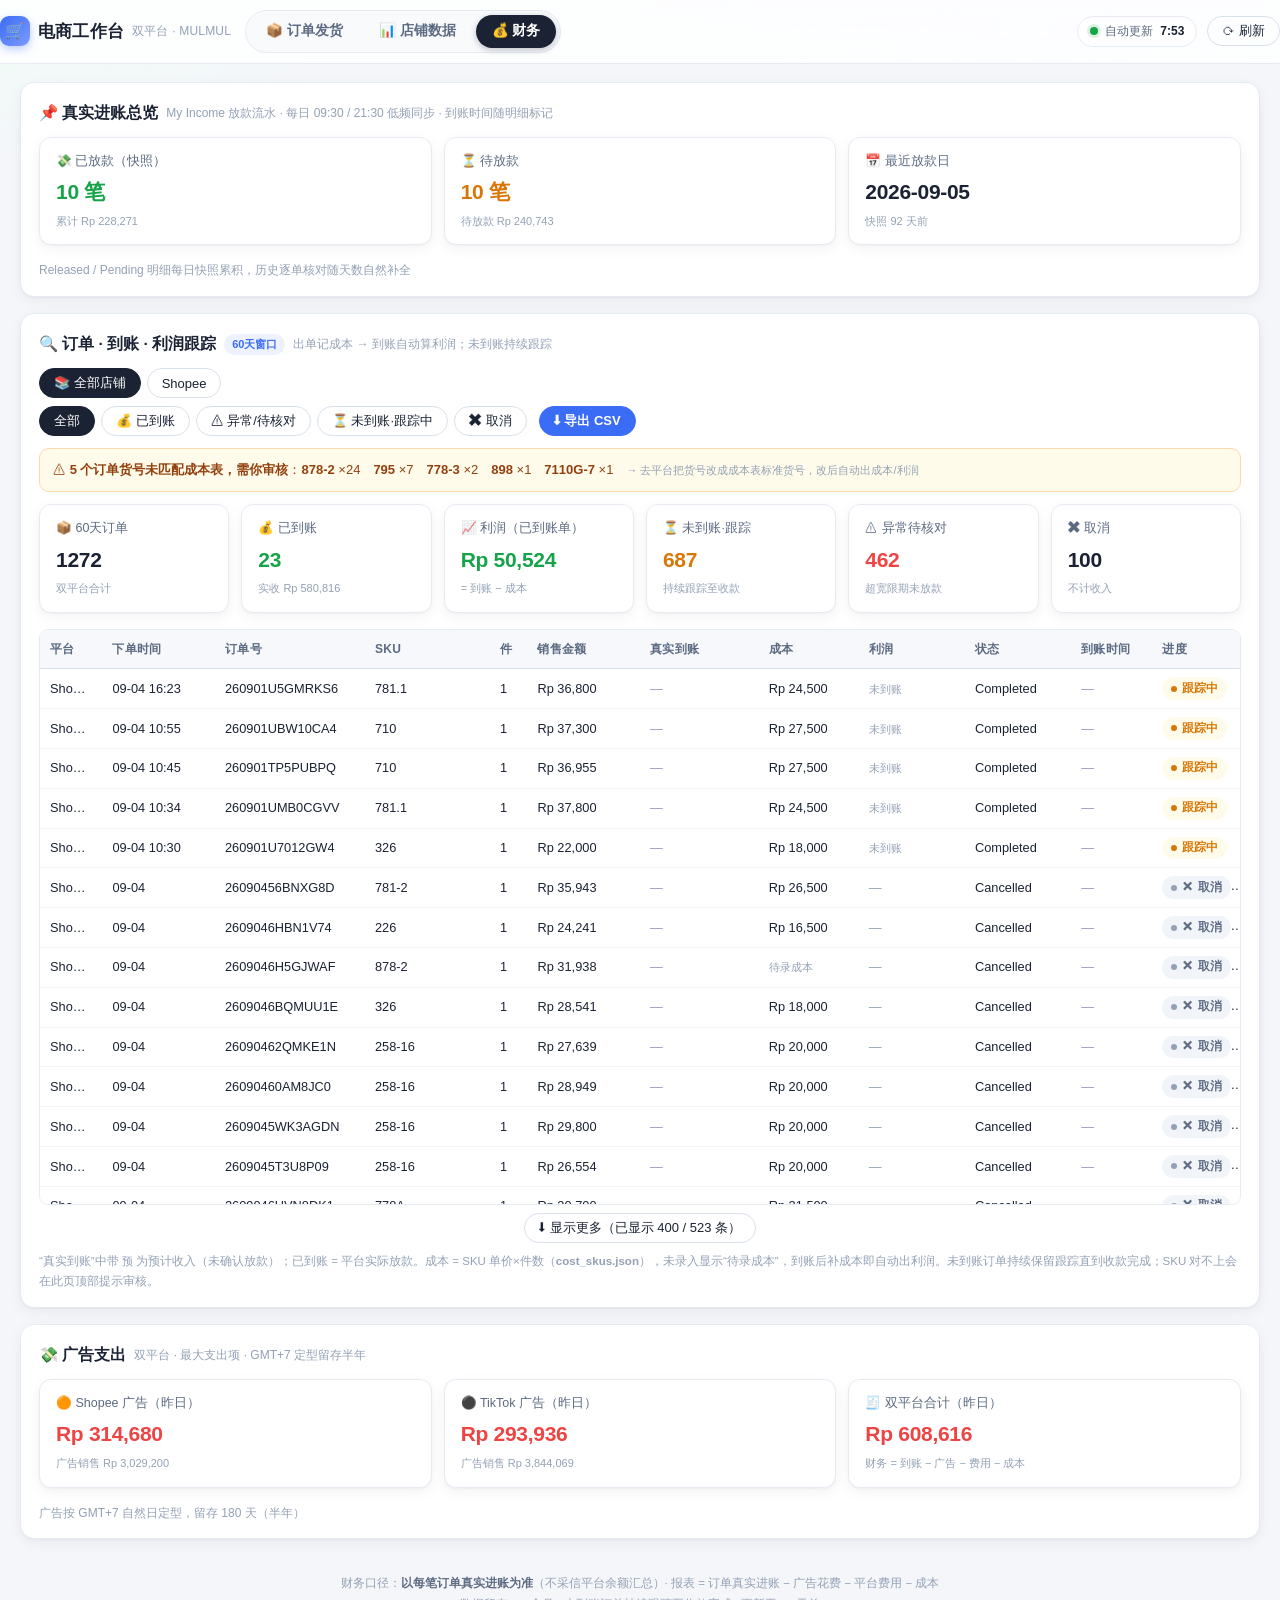
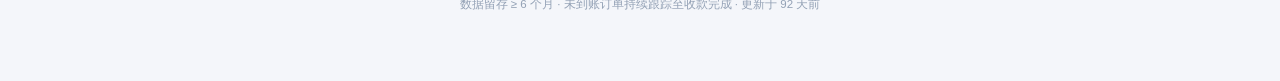
==== finance.html @ 33c8fbea "auto update finance.html 2026/9/5 04:14:08" ====
<!DOCTYPE html>
<html lang="zh-CN">
<head>
<meta charset="utf-8">
<meta name="viewport" content="width=device-width, initial-scale=1">
<meta name="theme-color" content="#3b6cf6">
<title>财务 · 电商工作台</title>
<link rel="icon" href="data:image/svg+xml,<svg xmlns='http://www.w3.org/2000/svg' viewBox='0 0 100 100'><text y='.9em' font-size='90'>💰</text></svg>">
<link rel="stylesheet" href="assets/style.css">
<style>
  .tblwrap table { min-width: 1120px; }
</style>
</head>
<body>
<header class="topbar"><div class="topbar-in">
  <div class="brand"><span class="logo">🛒</span>电商工作台 <small>双平台 · MULMUL</small></div>
  <nav class="areanav">
    <a class="an" href="index.html">📦 订单发货</a>
    <a class="an" href="store.html">📊 店铺数据</a>
    <a class="an on" href="finance.html">💰 财务</a>
  </nav>
  <div class="top-right">
    <span class="sync-pill" id="syncPill" title="数据每 15 分钟自动同步推送"></span>
    <button class="btn ghost" onclick="refreshNow()" title="立即刷新页面数据">⟳ 刷新</button>
  </div>
</div></header>

<div class="wrap">
  <div class="panel">
    <h2>📌 真实进账总览 <span class="tag">My Income 放款流水 · 每日 09:30 / 21:30 低频同步 · 到账时间随明细标记</span></h2>
    <div id="incomeOverview"></div>
  </div>

  <div class="panel">
    <h2>🔍 订单 · 到账 · 利润跟踪 <span class="badge-new">60天窗口</span><span class="tag">出单记成本 → 到账自动算利润；未到账持续跟踪</span></h2>
    <div class="plat-btns" id="checkPlat" style="margin-bottom:8px"><button class="btn on" data-plat="all">📚 全部店铺</button></div>
    <div class="rg-head">
      <div class="rg-presets" id="checkFilt">
        <button class="btn on" data-c="all">全部</button>
        <button class="btn" data-c="ok">💰 已到账</button>
        <button class="btn" data-c="abnormal">⚠ 异常/待核对</button>
        <button class="btn" data-c="pending">⏳ 未到账·跟踪中</button>
        <button class="btn" data-c="cancelled">✖ 取消</button>
      </div>
      <button class="btn primary" id="exportBtn" title="导出当前筛选的订单明细为 CSV（Excel 可直接打开）">⬇ 导出 CSV</button>
    </div>
    <div id="checkBox"></div>
    <div class="upd-foot">“真实到账”中带 <span class="aux">预</span> 为预计收入（未确认放款）；已到账 = 平台实际放款。成本 = SKU 单价×件数（<b>cost_skus.json</b>），未录入显示“待录成本”，到账后补成本即自动出利润。未到账订单持续保留跟踪直到收款完成；SKU 对不上会在此页顶部提示审核。</div>
  </div>

  <div class="panel">
    <h2>💸 广告支出 <span class="tag">双平台 · 最大支出项 · GMT+7 定型留存半年</span></h2>
    <div id="adsVsIncome"></div>
  </div>

  <div class="footer">
    财务口径：<b>以每笔订单真实进账为准</b>（不采信平台余额汇总）· 报表 = 订单真实进账 − 广告花费 − 平台费用 − 成本<br>
    数据留存 ≥ 6 个月 · 未到账订单持续跟踪至收款完成 · 更新于 <span id="footTime">—</span>
  </div>
</div>

<script src="assets/app.js"></script>
<script>
var CHECK_LABEL = { ok: ['ok','已到账'], pending: ['pend','跟踪中'], abnormal: ['bad','⚠ 异常'], cancelled: ['dim','✕ 取消'] };
var ledger = null, cPlat = 'all', cFilt = 'all';

function renderIncome(inc) {
  var box = document.getElementById('incomeOverview');
  if (inc && inc.released && inc.released.length) {
    var totR = inc.released.reduce(function (s, r) { return s + (r.amt || 0); }, 0);
    var totP = (inc.pending || []).reduce(function (s, r) { return s + (r.amt || 0); }, 0);
    var days = inc.released.map(function (r) { return r.date; }).filter(Boolean).sort();
    box.innerHTML = '<div class="cards">' +
      '<div class="card"><div class="k">💸 已放款（快照）</div><div class="v green">' + inc.released.length + ' 笔</div><div class="m">累计 ' + fmtRp(totR) + '</div></div>' +
      '<div class="card"><div class="k">⏳ 待放款</div><div class="v amber">' + inc.pending.length + ' 笔</div><div class="m">待放款 ' + fmtRp(totP) + '</div></div>' +
      '<div class="card"><div class="k">📅 最近放款日</div><div class="v">' + (days.pop() || '—') + '</div><div class="m">快照 ' + relTime(inc.generatedAt) + '</div></div>' +
      '</div><div class="upd">Released / Pending 明细每日快照累积，历史逐单核对随天数自然补全</div>';
  } else box.innerHTML = '<div class="empty"><span class="big">📭</span>暂无 My Income 快照<br><span class="aux">每日 09:30 / 21:30 同步后自动积累</span></div>';
}

function renderCheck() {
  var box = document.getElementById('checkBox');
  if (!ledger || !ledger.summary) { box.innerHTML = '<div class="empty"><span class="big">📊</span>暂无核对数据</div>'; return; }
  // 动态店铺按钮：按数据里实际出现的店铺(平台)生成(以后加店自动多一个选项)
  var platEl = document.getElementById('checkPlat');
  var plats = [];
  var seenP = {};
  [].concat(ledger.released || [], ledger.pending || [], ledger.cancelled || [], ledger.abnormal || []).forEach(function (o) { if (o.platform && !seenP[o.platform]) { seenP[o.platform] = 1; plats.push(o.platform); } });
  if (plats.length) {
    var cur = platEl.querySelector('.btn.on');
    var curPlat = cur ? cur.getAttribute('data-plat') : 'all';
    platEl.innerHTML = '<button class="btn ' + (cPlat === 'all' ? 'on' : '') + '" data-plat="all">📚 全部店铺</button>' +
      plats.map(function (p) { return '<button class="btn ' + (cPlat === p ? 'on' : '') + '" data-plat="' + p + '">' + p + '</button>'; }).join('');
  }
  var s = ledger.summary;
  var sumHtml = '';
  if (s.pendingAuditSkus && s.pendingAuditSkus.length) {
    sumHtml += '<div class="auditbar">⚠ <b>' + s.pendingAuditSkus.length + ' 个订单货号未匹配成本表，需你审核</b>：' +
      s.pendingAuditSkus.map(function (a) { return '<b>' + esc(a.sku) + '</b> ×' + a.orders; }).join('　') +
      '　<span class="aux">→ 去平台把货号改成成本表标准货号，改后自动出成本/利润</span></div>';
  }
  var totProfit = (s.profit ? s.profit.shopee : 0) + (s.profit ? s.profit.tk : 0);
  var totReal = (s.realIncome ? s.realIncome.shopee : 0) + (s.realIncome ? s.realIncome.tk : 0);
  sumHtml += '<div class="cards">' +
    '<div class="card"><div class="k">📦 60天订单</div><div class="v">' + s.totalOrders + '</div><div class="m">双平台合计</div></div>' +
    '<div class="card"><div class="k">💰 已到账</div><div class="v green">' + s.counts.ok + '</div><div class="m">实收 ' + fmtRp(totReal) + '</div></div>' +
    '<div class="card"><div class="k">📈 利润（已到账单）</div><div class="v ' + (totProfit >= 0 ? 'green' : 'red') + '">' + fmtRp(totProfit) + '</div><div class="m">= 到账 − 成本</div></div>' +
    '<div class="card"><div class="k">⏳ 未到账·跟踪</div><div class="v amber">' + s.counts.pending + '</div><div class="m">持续跟踪至收款</div></div>' +
    '<div class="card"><div class="k">⚠ 异常待核对</div><div class="v red">' + s.counts.abnormal + '</div><div class="m">超宽限期未放款</div></div>' +
    '<div class="card"><div class="k">✖ 取消</div><div class="v dim">' + s.counts.cancelled + '</div><div class="m">不计收入</div></div>' +
    '</div>';
  var all = (ledger.released || []).concat(ledger.pending || [], ledger.abnormal || [], ledger.cancelled || []);
  var seen = {};
  all = all.filter(function (o) { if (seen[o.sn]) return false; seen[o.sn] = 1; return true; });
  if (cPlat !== 'all') all = all.filter(function (o) { return o.platform === cPlat; });
  if (cFilt !== 'all') all = all.filter(function (o) { return o.check === cFilt; });
  all.sort(function (a, b) { return String(b.date).localeCompare(String(a.date)); });
  var __rowsHtml = all.map(function (o) {
    var st = CHECK_LABEL[o.check] || ['dim', o.check];
    var amtTxt;
    if (o.check === 'ok' && o.payAmt != null) amtTxt = '<span class="amt-main">' + fmtRp(o.payAmt) + '</span>';
    else if (o.check === 'pending' && o.estIncome != null) amtTxt = '<span class="aux">预</span> ' + fmtRp(o.estIncome);
    else amtTxt = '<span class="dim">—</span>';
    var costTxt = o.cost != null ? fmtRp(o.cost) : '<span class="aux">待录成本</span>';
    var profitTxt;
    if (o.check === 'ok') profitTxt = o.profit != null ? '<span class="' + (o.profit >= 0 ? 'ok' : 'bad') + '">' + fmtRp(o.profit) + '</span>' : '<span class="aux">待补</span>';
    else if (o.check === 'cancelled') profitTxt = '<span class="dim">—</span>';
    else profitTxt = '<span class="aux">未到账</span>';
    // 下单时间：优先完整时间(月-日 时:分)，老数据只有日则原样
    var dateTxt = esc(String(o.date || ''));
    if (/^\d{4}-\d{2}-\d{2} \d{2}:\d{2}/.test(dateTxt)) dateTxt = dateTxt.slice(5, 16); else if (/^\d{4}-\d{2}-\d{2}/.test(dateTxt)) dateTxt = dateTxt.slice(5);
    var payTxt = o.payDate ? '<span class="ok">' + esc(String(o.payDate).slice(5)) + '</span>' : '<span class="dim">—</span>';
    return '<tr><td>' + o.platform + '</td><td title="' + esc(o.date || '') + '">' + dateTxt + '</td><td title="' + esc(o.sn) + '">' + esc(o.sn) + '</td><td title="' + esc(o.sku || '') + '">' + esc(o.sku || '') + '</td><td>' + (o.qty || '') + '</td><td>' + fmtRp(o.amount) + '</td><td>' + amtTxt + '</td><td>' + costTxt + '</td><td>' + profitTxt + '</td><td>' + esc(o.status || '') + '</td><td>' + payTxt + '</td><td><span class="pill ' + st[0] + '"><span class="d"></span>' + st[1] + '</span></td></tr>';
  }).join('');
  window.__csvRows = all.map(function (o) { return [o.platform, o.date, o.sn, o.sku, o.qty, o.amount, o.check === 'ok' && o.payAmt != null ? o.payAmt : '', o.cost != null ? o.cost : '', o.profit != null ? o.profit : '', o.status, o.payDate || '', CHECK_LABEL[o.check] ? CHECK_LABEL[o.check][1] : o.check]; });
  window.__allRows = __rowsHtml; // 用于分页加载
  if (!all.length) { box.innerHTML = sumHtml + '<div class="empty"><span class="big">🔍</span>无匹配订单</div>'; window.__finShown = 0; return; }
  var PAGE = 400;
  var show = Math.min(PAGE, all.length);
  box.innerHTML = sumHtml +
    '<div class="tblwrap"><table><thead><tr>' +
    '<th style="width:5%">平台</th><th style="width:9%">下单时间</th><th style="width:12%">订单号</th><th style="width:10%">SKU</th><th style="width:3%">件</th>' +
    '<th style="width:9%">销售金额</th><th style="width:9.5%">真实到账</th><th style="width:8%">成本</th><th style="width:8.5%">利润</th><th style="width:8.5%">状态</th><th style="width:6.5%">到账时间</th><th style="width:7%">进度</th>' +
    '</tr></thead><tbody>' + (__rowsHtml.split('</tr>').slice(0, show).join('</tr>')) + '</tbody></table></div>' +
    (all.length > PAGE ? '<div style="text-align:center;margin-top:8px"><button class="btn" onclick="finMore()" id="finMoreBtn">⬇ 显示更多（已显示 ' + show + ' / ' + all.length + ' 条）</button></div>' : '');
  window.__finShown = show;
}
window.__finShown = 0;
function finMore() {
  var total = window.__allRows ? window.__allRows.split('</tr>').length - 1 : 0;
  var more = Math.min(400, total - (window.__finShown || 0));
  if (more <= 0) return;
  var add = window.__allRows.split('</tr>').slice(window.__finShown, window.__finShown + more).join('</tr>');
  var tb = document.querySelector('#checkBox .tblwrap tbody');
  if (tb) tb.insertAdjacentHTML('beforeend', add);
  window.__finShown += more;
  var btn = document.getElementById('finMoreBtn');
  if (btn) {
    if (window.__finShown >= total) btn.remove();
    else btn.textContent = '⬇ 显示更多（已显示 ' + window.__finShown + ' / ' + total + ' 条）';
  }
}

function renderAds(adsSp, adsTk) {
  var box = document.getElementById('adsVsIncome');
  function yd(src, costKey, salesKey) {
    if (!src || !src.periods || !src.periods.yesterday) return null;
    var d = src.periods.yesterday;
    return { cost: d[costKey] || 0, sales: d[salesKey] || 0 };
  }
  var sp = yd(adsSp, 'expense', 'sales'), tk = yd(adsTk, 'cost', 'grossRevenue');
  var tot = (sp ? sp.cost : 0) + (tk ? tk.cost : 0);
  box.innerHTML = '<div class="cards">' +
    '<div class="card"><div class="k">🟠 Shopee 广告（昨日）</div><div class="v red">' + (sp ? fmtRp(sp.cost) : '—') + '</div><div class="m">广告销售 ' + (sp ? fmtRp(sp.sales) : '—') + '</div></div>' +
    '<div class="card"><div class="k">⚫ TikTok 广告（昨日）</div><div class="v red">' + (tk ? fmtRp(tk.cost) : '—') + '</div><div class="m">广告销售 ' + (tk ? fmtRp(tk.sales) : '—') + '</div></div>' +
    '<div class="card"><div class="k">🧾 双平台合计（昨日）</div><div class="v red">' + fmtRp(tot) + '</div><div class="m">财务 = 到账 − 广告 − 费用 − 成本</div></div>' +
    '</div><div class="upd">广告按 GMT+7 自然日定型，留存 180 天（半年）</div>';
}

function loadAll() {
  fetch('finance_shopee.json?t=' + Date.now()).then(function (r) { return r.json(); }).then(renderIncome).catch(function () { document.getElementById('incomeOverview').innerHTML = '<div class="empty">加载失败，稍后自动重试</div>'; });
  fetch('finance_orders.json?t=' + Date.now()).then(function (r) { return r.json(); }).then(function (a) {
    ledger = a; renderCheck();
    document.getElementById('footTime').textContent = relTime(a.summary.generatedAt);
    return Promise.all([
      fetch('ads_summary.json?t=' + Date.now()).then(function (r) { return r.json(); }).catch(function () { return null; }),
      fetch('ads_tk_summary.json?t=' + Date.now()).then(function (r) { return r.json(); }).catch(function () { return null; })
    ]).then(function (arr) { renderAds(arr[0], arr[1]); });
  }).catch(function () { document.getElementById('checkBox').innerHTML = '<div class="empty">核对数据加载失败</div>'; });
}
document.getElementById('checkPlat').addEventListener('click', function (e) {
  var b = e.target.closest('button'); if (!b) return;
  cPlat = b.getAttribute('data-plat');
  document.querySelectorAll('#checkPlat .btn').forEach(function (x) { x.classList.toggle('on', x === b); });
  renderCheck();
});
document.getElementById('checkFilt').addEventListener('click', function (e) {
  var b = e.target.closest('button'); if (!b) return;
  document.querySelectorAll('#checkFilt .btn').forEach(function (x) { x.classList.remove('on'); });
  b.classList.add('on'); cFilt = b.getAttribute('data-c'); renderCheck();
});
document.getElementById('exportBtn').addEventListener('click', function () {
  if (!window.__csvRows || !window.__csvRows.length) return;
  exportCSV('财务订单明细_' + todayLocal() + '.csv', ['平台','下单时间','订单号','SKU','件数','销售金额','真实到账','成本','利润','状态','到账时间','核对'], window.__csvRows);
});
initSyncPill();
loadAll();
setInterval(loadAll, 5 * 60 * 1000);
</script>
</body>
</html>
---- assets/style.css ----
/* ============================================================
   电商工作台 · 统一设计系统 v2
   风格：干净清新 / 卡片式 / 柔和阴影 / 数据友好
   ============================================================ */
:root {
  --bg: #f4f6fa;
  --surface: #ffffff;
  --surface-2: #f8fafc;
  --border: #e6ebf2;
  --border-strong: #d8e0ea;
  --text: #1a2233;
  --text-2: #5c6b82;
  --text-3: #93a1b5;
  --primary: #3b6cf6;
  --primary-weak: #eef2ff;
  --primary-hover: #2f5be0;
  --green: #16a34a;
  --green-weak: #ecfdf3;
  --red: #ef4444;
  --red-weak: #fef2f2;
  --amber: #d97706;
  --amber-weak: #fffbeb;
  --radius: 14px;
  --radius-sm: 9px;
  --shadow: 0 1px 2px rgba(16,24,40,.04), 0 4px 14px rgba(16,24,40,.05);
  --shadow-hover: 0 2px 4px rgba(16,24,40,.05), 0 10px 24px rgba(16,24,40,.09);
  --font: -apple-system, BlinkMacSystemFont, "Segoe UI", "Microsoft YaHei", "PingFang SC", sans-serif;
}
* { box-sizing: border-box; margin: 0; padding: 0; }
html { -webkit-text-size-adjust: 100%; }
body {
  font-family: var(--font);
  background:
    radial-gradient(1200px 400px at 80% -10%, #eef3ff 0%, transparent 60%),
    radial-gradient(900px 300px at -10% 0%, #f0fdf6 0%, transparent 55%),
    var(--bg);
  color: var(--text);
  font-size: 14px;
  line-height: 1.55;
  min-height: 100vh;
}
.wrap { max-width: 1280px; margin: 0 auto; padding: 18px 20px 40px; }
a { color: var(--primary); text-decoration: none; }
::selection { background: #cdd9ff; }

/* ---------- 顶栏 ---------- */
.topbar {
  position: sticky; top: 0; z-index: 50;
  backdrop-filter: blur(10px);
  background: rgba(255,255,255,.82);
  border-bottom: 1px solid var(--border);
  margin: -18px -20px 18px; padding: 10px 20px;
}
.topbar-in { max-width: 1280px; margin: 0 auto; display: flex; align-items: center; gap: 14px; flex-wrap: wrap; }
.brand { font-size: 16.5px; font-weight: 800; letter-spacing: .2px; display: flex; align-items: center; gap: 8px; }
.brand .logo { width: 30px; height: 30px; border-radius: 9px; background: linear-gradient(135deg, #3b6cf6, #7c9bff); display: inline-flex; align-items: center; justify-content: center; font-size: 16px; box-shadow: 0 3px 8px rgba(59,108,246,.35); }
.brand small { color: var(--text-3); font-weight: 500; font-size: 12px; }
.areanav { display: flex; gap: 4px; background: var(--surface-2); border: 1px solid var(--border); padding: 4px; border-radius: 999px; }
.areanav a.an { padding: 6px 16px; border-radius: 999px; color: var(--text-2); font-size: 13.5px; font-weight: 600; transition: all .15s; display: inline-flex; gap: 6px; align-items: center; }
.areanav a.an:hover { color: var(--text); background: #eef2f8; }
.areanav a.an.on { background: var(--text); color: #fff; box-shadow: 0 2px 6px rgba(16,24,40,.25); }
.top-right { margin-left: auto; display: flex; align-items: center; gap: 10px; }

/* 同步状态胶囊 */
.sync-pill { display: inline-flex; align-items: center; gap: 7px; font-size: 12px; color: var(--text-2); background: var(--surface); border: 1px solid var(--border); border-radius: 999px; padding: 5px 12px; }
.sync-pill .dot { width: 8px; height: 8px; border-radius: 50%; background: var(--green); box-shadow: 0 0 0 3px rgba(22,163,74,.15); }
.sync-pill .dot.off { background: var(--red); box-shadow: 0 0 0 3px rgba(239,68,68,.15); }
.sync-pill b { color: var(--text); font-weight: 600; }

/* ---------- 卡片 ---------- */
.panel {
  background: var(--surface); border: 1px solid var(--border);
  border-radius: var(--radius); padding: 18px 18px 16px;
  margin-bottom: 16px; box-shadow: var(--shadow);
  transition: box-shadow .2s;
}
.panel:hover { box-shadow: var(--shadow-hover); }
.panel h2 { font-size: 15.5px; margin-bottom: 12px; color: var(--text); display: flex; align-items: center; gap: 8px; flex-wrap: wrap; }
.panel h2 .tag { font-size: 12px; color: var(--text-3); font-weight: 500; }
.panel h2 .badge-new { font-size: 11px; background: var(--primary-weak); color: var(--primary); padding: 2px 8px; border-radius: 999px; font-weight: 700; }

/* ---------- 统计卡片 ---------- */
.cards { display: grid; grid-template-columns: repeat(auto-fit, minmax(158px, 1fr)); gap: 12px; margin-bottom: 16px; }
.card {
  background: var(--surface); border: 1px solid var(--border); border-radius: 12px;
  padding: 14px 16px; box-shadow: var(--shadow); position: relative; overflow: hidden;
  transition: transform .15s, box-shadow .15s;
}
.card:hover { transform: translateY(-2px); box-shadow: var(--shadow-hover); }
.card .k { font-size: 12.5px; color: var(--text-2); display: flex; align-items: center; gap: 6px; }
.card .v { font-size: 21px; font-weight: 750; margin-top: 5px; color: var(--text); font-variant-numeric: tabular-nums; letter-spacing: -.3px; }
.card .v.red { color: var(--red); } .card .v.green { color: var(--green); } .card .v.amber { color: var(--amber); }
.card .m { font-size: 11px; color: var(--text-3); margin-top: 4px; line-height: 1.6; }
.card .spark { position: absolute; right: 10px; top: 12px; font-size: 16px; opacity: .5; }

/* ---------- 按钮 / 筛选 ---------- */
.btn { border: 1px solid var(--border-strong); background: var(--surface); color: var(--text); border-radius: 999px; padding: 5px 14px; font-size: 13px; cursor: pointer; font-family: inherit; transition: all .15s; }
.btn:hover { border-color: var(--primary); color: var(--primary); }
.btn.on { background: var(--text); border-color: var(--text); color: #fff; }
.btn.primary { background: var(--primary); border-color: var(--primary); color: #fff; font-weight: 600; }
.btn.primary:hover { background: var(--primary-hover); }
.btn.ghost { background: transparent; }
.rg-head { display: flex; flex-wrap: wrap; gap: 8px 12px; align-items: center; margin-bottom: 12px; }
.rg-presets { display: flex; flex-wrap: wrap; gap: 6px; }
.rg-custom { display: flex; gap: 6px; align-items: center; }
.rg-custom input[type=date] { padding: 5px 9px; border: 1px solid var(--border-strong); border-radius: 8px; font-size: 13px; font-family: inherit; background: var(--surface); color: var(--text); }
.plat-btns { display: flex; gap: 6px; flex-wrap: wrap; }

/* ---------- 表格 ---------- */
.tblwrap { overflow: auto; border: 1px solid var(--border); border-radius: var(--radius-sm); max-height: 64vh; background: var(--surface); }
.tblwrap table { width: 100%; min-width: 1060px; table-layout: fixed; border-collapse: separate; border-spacing: 0; }
.tblwrap thead th {
  position: sticky; top: 0; z-index: 2; background: #f6f8fc; backdrop-filter: blur(4px);
  color: var(--text-2); font-size: 12px; font-weight: 700; letter-spacing: .3px;
  padding: 10px 10px; text-align: left; white-space: nowrap; border-bottom: 1px solid var(--border-strong);
}
.tblwrap tbody td { padding: 8px 10px; font-size: 12.8px; white-space: nowrap; overflow: hidden; text-overflow: ellipsis; border-bottom: 1px solid #f0f3f8; font-variant-numeric: tabular-nums; }
.tblwrap tbody tr { transition: background .12s; }
.tblwrap tbody tr:hover td { background: #f7f9fd; }
.num { text-align: right; font-variant-numeric: tabular-nums; }

/* ---------- 状态徽章 ---------- */
.pill { display: inline-flex; align-items: center; gap: 5px; font-size: 11.5px; font-weight: 600; padding: 2.5px 9px; border-radius: 999px; }
.pill .d { width: 6px; height: 6px; border-radius: 50%; }
.pill.ok { background: var(--green-weak); color: var(--green); } .pill.ok .d { background: var(--green); }
.pill.pend { background: var(--amber-weak); color: var(--amber); } .pill.pend .d { background: var(--amber); }
.pill.bad { background: var(--red-weak); color: var(--red); } .pill.bad .d { background: var(--red); }
.pill.dim { background: #f1f4f9; color: var(--text-2); } .pill.dim .d { background: var(--text-3); }
.aux { color: var(--text-3); font-size: 11px; font-weight: 400; }
.dim { color: var(--text-3); }
.ok { color: var(--green); font-weight: 600; } .pend { color: var(--amber); font-weight: 600; } .bad { color: var(--red); font-weight: 600; }
.amt-main { font-weight: 650; }

/* ---------- 骨架屏 ---------- */
.sk { display: inline-block; background: linear-gradient(90deg, #eef1f6 25%, #f7f9fc 45%, #eef1f6 65%); background-size: 400% 100%; animation: sk 1.2s infinite; border-radius: 6px; color: transparent !important; user-select: none; }
@keyframes sk { 0% { background-position: 100% 0; } 100% { background-position: 0 0; } }
.sk-card { height: 74px; } .sk-line { height: 12px; margin: 6px 0; }

/* ---------- 其他 ---------- */
.empty { color: var(--text-3); font-size: 13px; padding: 26px 0; text-align: center; }
.empty .big { font-size: 30px; display: block; margin-bottom: 8px; }
.upd { color: var(--text-3); font-size: 12px; }
.upd-foot { color: var(--text-3); font-size: 11.5px; margin-top: 8px; line-height: 1.75; }
.srow { font-size: 12.5px; color: var(--text-2); border-bottom: 1px dashed #edf1f7; padding: 5px 0; display: flex; gap: 10px; flex-wrap: wrap; }
.srow b { color: var(--text); font-weight: 650; }
.auditbar { background: var(--amber-weak); border: 1px solid #fcd9a8; color: #92400e; font-size: 13px; padding: 10px 13px; border-radius: 10px; margin-bottom: 12px; line-height: 1.7; }
.footer { color: var(--text-3); font-size: 11.5px; text-align: center; padding: 18px 0 8px; line-height: 1.8; }
.footer b { color: var(--text-2); }

@media (max-width: 760px) {
  .wrap { padding: 12px 12px 30px; }
  .topbar { margin: -12px -12px 14px; padding: 8px 12px; }
  .areanav a.an { padding: 6px 10px; font-size: 12.5px; }
  .card .v { font-size: 18px; }
}
@media (prefers-reduced-motion: reduce) { * { animation: none !important; transition: none !important; } }
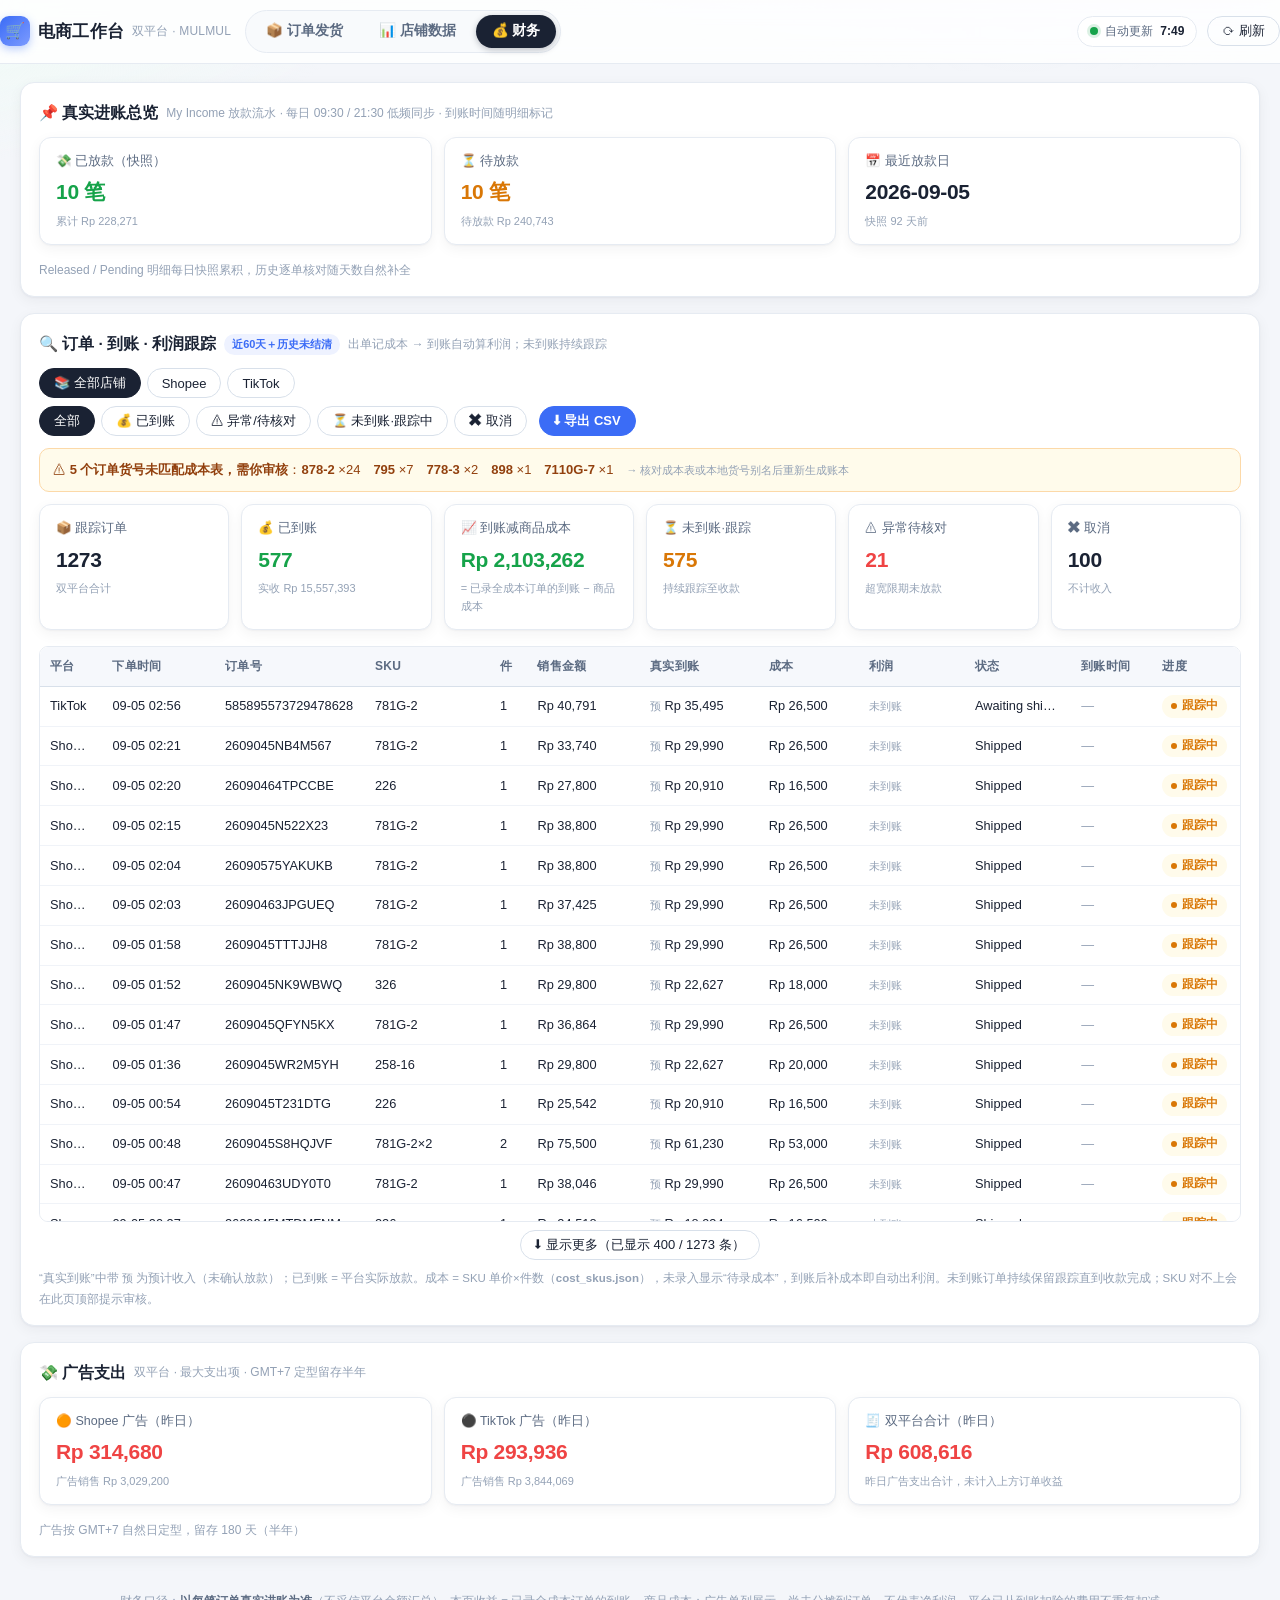
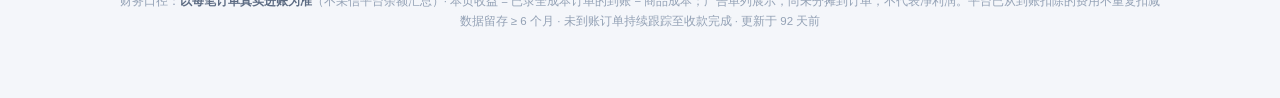
==== commit 74165169: "auto update finance.html 2026/9/5 14:38:55" ====
--- a/finance.html
+++ b/finance.html
@@ -32,7 +32,7 @@
   </div>
 
   <div class="panel">
-    <h2>🔍 订单 · 到账 · 利润跟踪 <span class="badge-new">60天窗口</span><span class="tag">出单记成本 → 到账自动算利润；未到账持续跟踪</span></h2>
+    <h2>🔍 订单 · 到账 · 利润跟踪 <span class="badge-new">近60天＋历史未结清</span><span class="tag">出单记成本 → 到账自动算利润；未到账持续跟踪</span></h2>
     <div class="plat-btns" id="checkPlat" style="margin-bottom:8px"><button class="btn on" data-plat="all">📚 全部店铺</button></div>
     <div class="rg-head">
       <div class="rg-presets" id="checkFilt">
@@ -54,7 +54,7 @@
   </div>
 
   <div class="footer">
-    财务口径：<b>以每笔订单真实进账为准</b>（不采信平台余额汇总）· 报表 = 订单真实进账 − 广告花费 − 平台费用 − 成本<br>
+    财务口径：<b>以每笔订单真实进账为准</b>（不采信平台余额汇总）· 本页收益 = 已录全成本订单的到账 − 商品成本；广告单列展示，尚未分摊到订单，不代表净利润。平台已从到账扣除的费用不重复扣减<br>
     数据留存 ≥ 6 个月 · 未到账订单持续跟踪至收款完成 · 更新于 <span id="footTime">—</span>
   </div>
 </div>
@@ -97,21 +97,23 @@
   if (s.pendingAuditSkus && s.pendingAuditSkus.length) {
     sumHtml += '<div class="auditbar">⚠ <b>' + s.pendingAuditSkus.length + ' 个订单货号未匹配成本表，需你审核</b>：' +
       s.pendingAuditSkus.map(function (a) { return '<b>' + esc(a.sku) + '</b> ×' + a.orders; }).join('　') +
-      '　<span class="aux">→ 去平台把货号改成成本表标准货号，改后自动出成本/利润</span></div>';
-  }
+      '　<span class="aux">→ 核对成本表或本地货号别名后重新生成账本</span></div>';
+  }
+  if (s.missingCostOrders) sumHtml += '<div class="auditbar">另有 ' + s.missingCostOrders + ' 笔已到账订单成本未核全，未计入收益合计。</div>';
+  if (s.costIssueOrders) sumHtml += '<div class="aux">共 ' + s.costIssueOrders + ' 笔订单需要核对成本或件数；将鼠标移到“待核成本”查看原因。</div>';
   var totProfit = (s.profit ? s.profit.shopee : 0) + (s.profit ? s.profit.tk : 0);
   var totReal = (s.realIncome ? s.realIncome.shopee : 0) + (s.realIncome ? s.realIncome.tk : 0);
   sumHtml += '<div class="cards">' +
-    '<div class="card"><div class="k">📦 60天订单</div><div class="v">' + s.totalOrders + '</div><div class="m">双平台合计</div></div>' +
+    '<div class="card"><div class="k">📦 跟踪订单</div><div class="v">' + s.totalOrders + '</div><div class="m">双平台合计</div></div>' +
     '<div class="card"><div class="k">💰 已到账</div><div class="v green">' + s.counts.ok + '</div><div class="m">实收 ' + fmtRp(totReal) + '</div></div>' +
-    '<div class="card"><div class="k">📈 利润（已到账单）</div><div class="v ' + (totProfit >= 0 ? 'green' : 'red') + '">' + fmtRp(totProfit) + '</div><div class="m">= 到账 − 成本</div></div>' +
+    '<div class="card"><div class="k">📈 到账减商品成本</div><div class="v ' + (totProfit >= 0 ? 'green' : 'red') + '">' + fmtRp(totProfit) + '</div><div class="m">= 已录全成本订单的到账 − 商品成本</div></div>' +
     '<div class="card"><div class="k">⏳ 未到账·跟踪</div><div class="v amber">' + s.counts.pending + '</div><div class="m">持续跟踪至收款</div></div>' +
     '<div class="card"><div class="k">⚠ 异常待核对</div><div class="v red">' + s.counts.abnormal + '</div><div class="m">超宽限期未放款</div></div>' +
     '<div class="card"><div class="k">✖ 取消</div><div class="v dim">' + s.counts.cancelled + '</div><div class="m">不计收入</div></div>' +
     '</div>';
   var all = (ledger.released || []).concat(ledger.pending || [], ledger.abnormal || [], ledger.cancelled || []);
   var seen = {};
-  all = all.filter(function (o) { if (seen[o.sn]) return false; seen[o.sn] = 1; return true; });
+  all = all.filter(function (o) { var key = o.platform + ':' + o.sn; if (seen[key]) return false; seen[key] = 1; return true; });
   if (cPlat !== 'all') all = all.filter(function (o) { return o.platform === cPlat; });
   if (cFilt !== 'all') all = all.filter(function (o) { return o.check === cFilt; });
   all.sort(function (a, b) { return String(b.date).localeCompare(String(a.date)); });
@@ -121,7 +123,7 @@
     if (o.check === 'ok' && o.payAmt != null) amtTxt = '<span class="amt-main">' + fmtRp(o.payAmt) + '</span>';
     else if (o.check === 'pending' && o.estIncome != null) amtTxt = '<span class="aux">预</span> ' + fmtRp(o.estIncome);
     else amtTxt = '<span class="dim">—</span>';
-    var costTxt = o.cost != null ? fmtRp(o.cost) : '<span class="aux">待录成本</span>';
+    var costTxt = o.cost != null ? fmtRp(o.cost) : '<span class="aux" title="' + esc(o.costIssue || '待录成本') + '">待核成本</span>';
     var profitTxt;
     if (o.check === 'ok') profitTxt = o.profit != null ? '<span class="' + (o.profit >= 0 ? 'ok' : 'bad') + '">' + fmtRp(o.profit) + '</span>' : '<span class="aux">待补</span>';
     else if (o.check === 'cancelled') profitTxt = '<span class="dim">—</span>';
@@ -173,7 +175,7 @@
   box.innerHTML = '<div class="cards">' +
     '<div class="card"><div class="k">🟠 Shopee 广告（昨日）</div><div class="v red">' + (sp ? fmtRp(sp.cost) : '—') + '</div><div class="m">广告销售 ' + (sp ? fmtRp(sp.sales) : '—') + '</div></div>' +
     '<div class="card"><div class="k">⚫ TikTok 广告（昨日）</div><div class="v red">' + (tk ? fmtRp(tk.cost) : '—') + '</div><div class="m">广告销售 ' + (tk ? fmtRp(tk.sales) : '—') + '</div></div>' +
-    '<div class="card"><div class="k">🧾 双平台合计（昨日）</div><div class="v red">' + fmtRp(tot) + '</div><div class="m">财务 = 到账 − 广告 − 费用 − 成本</div></div>' +
+    '<div class="card"><div class="k">🧾 双平台合计（昨日）</div><div class="v red">' + fmtRp(tot) + '</div><div class="m">昨日广告支出合计，未计入上方订单收益</div></div>' +
     '</div><div class="upd">广告按 GMT+7 自然日定型，留存 180 天（半年）</div>';
 }
 
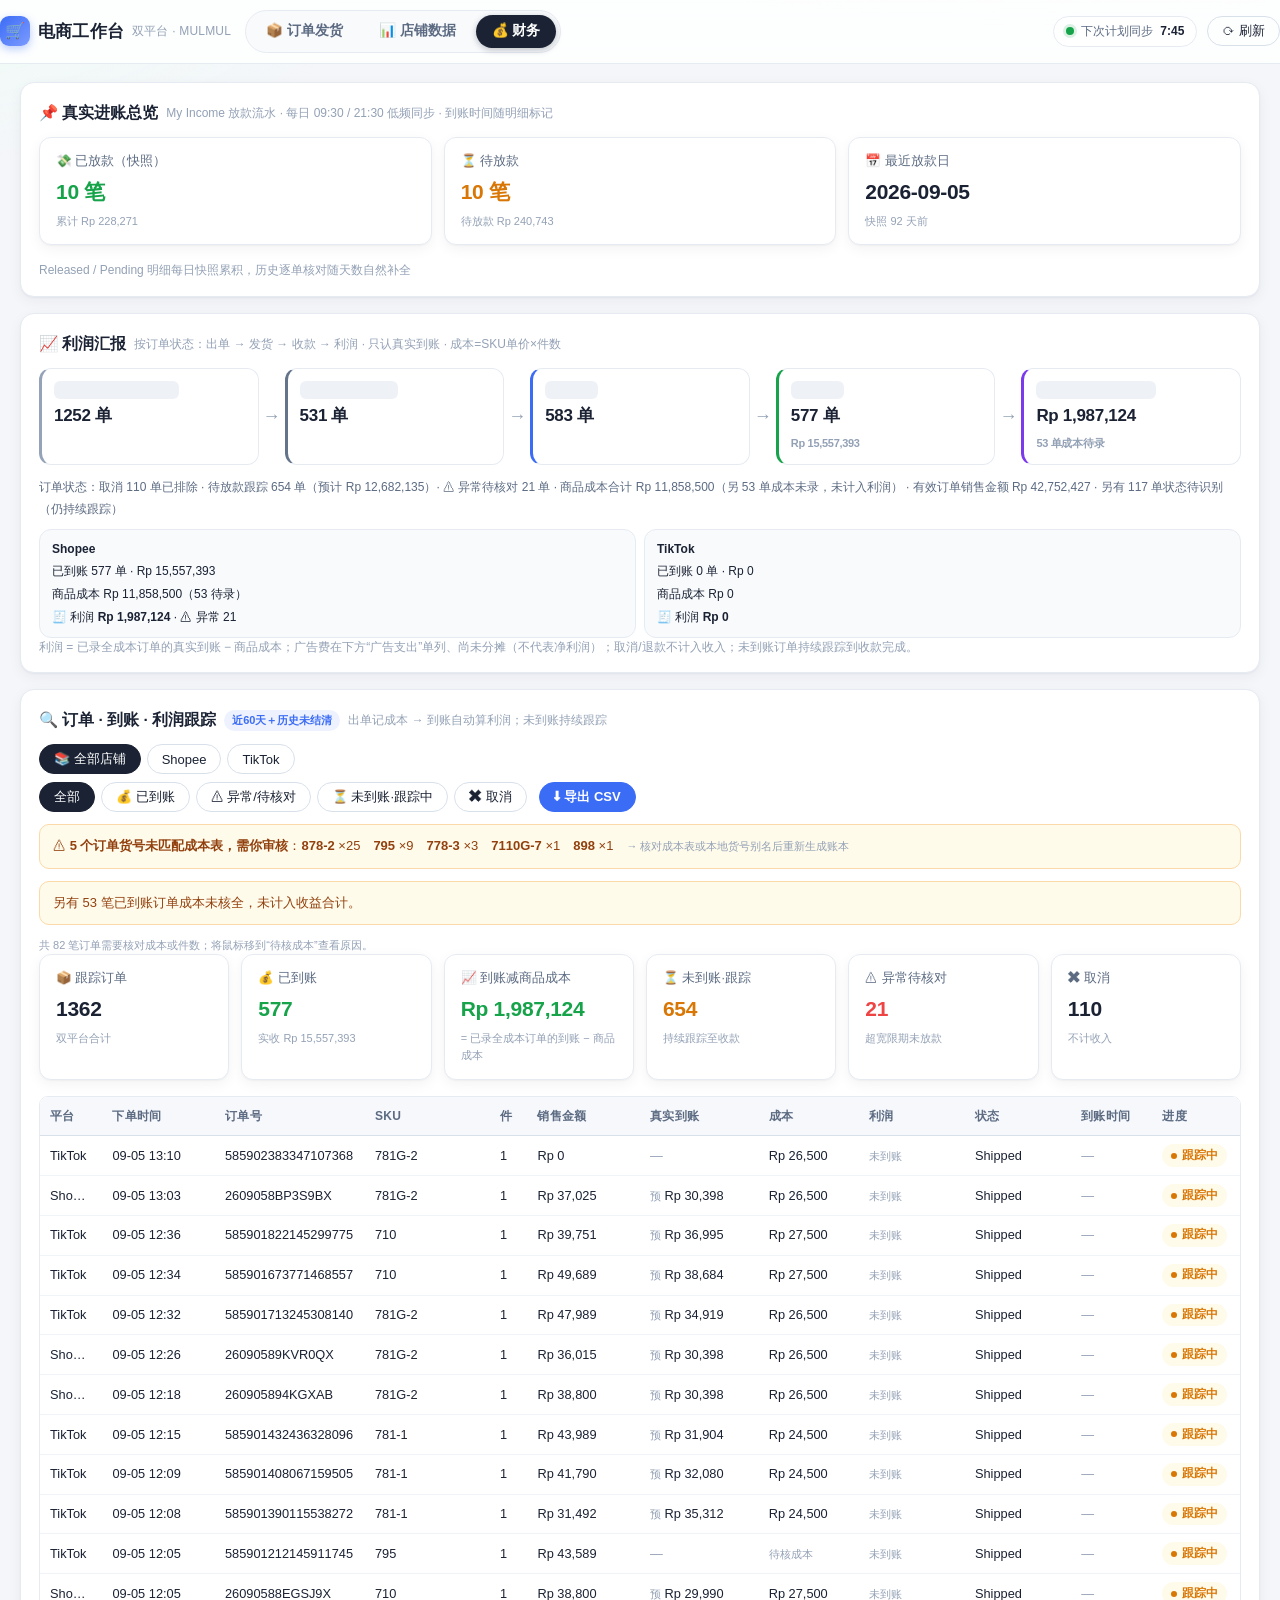
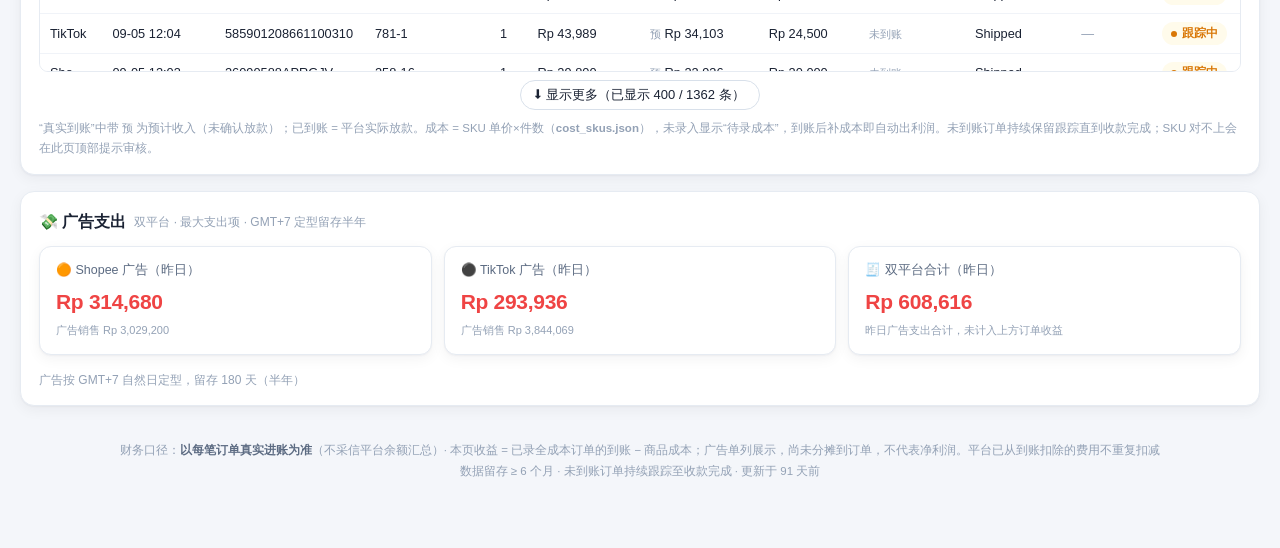
==== commit a9c64593: "auto update finance.html 2026/9/5 17:22:05" ====
--- a/finance.html
+++ b/finance.html
@@ -9,6 +9,18 @@
 <link rel="stylesheet" href="assets/style.css">
 <style>
   .tblwrap table { min-width: 1120px; }
+  /* 利润汇报：订单状态漏斗 */
+  .pf { margin-top: 2px; }
+  .pf-flow { display: flex; align-items: stretch; gap: 0; flex-wrap: wrap; margin: 2px 0 12px; }
+  .pf-step { flex: 1 1 128px; min-width: 128px; background: #fff; border: 1px solid var(--border); border-left: 3px solid var(--pf-c, var(--primary)); border-radius: 12px; padding: 9px 12px; }
+  .pf-ar { align-self: center; color: var(--text-3); font-size: 18px; padding: 0 4px; }
+  .pf-step .sk { font-size: 11.5px; color: var(--text-2); font-weight: 650; }
+  .pf-step .sv { font-size: 17px; font-weight: 750; color: var(--text); font-variant-numeric: tabular-nums; margin-top: 3px; letter-spacing: -.3px; }
+  .pf-step .sv small { font-size: 11px; font-weight: 600; color: var(--text-3); }
+  .pf-sub { font-size: 12px; color: var(--text-2); line-height: 1.8; margin-bottom: 8px; }
+  .pf-plat { display: flex; gap: 8px; flex-wrap: wrap; margin-top: 4px; }
+  .pf-plat .pp { flex: 1 1 200px; background: var(--surface-2); border: 1px solid var(--border); border-radius: 12px; padding: 8px 12px; font-size: 12px; line-height: 1.9; }
+  .pf-plat .pp b { color: var(--text); }
 </style>
 </head>
 <body>
@@ -29,6 +41,11 @@
   <div class="panel">
     <h2>📌 真实进账总览 <span class="tag">My Income 放款流水 · 每日 09:30 / 21:30 低频同步 · 到账时间随明细标记</span></h2>
     <div id="incomeOverview"></div>
+  </div>
+
+  <div class="panel">
+    <h2>📈 利润汇报 <span class="tag">按订单状态：出单 → 发货 → 收款 → 利润 · 只认真实到账 · 成本=SKU单价×件数</span></h2>
+    <div id="profitBox"><div class="empty">等待账本数据…</div></div>
   </div>
 
   <div class="panel">
@@ -76,6 +93,65 @@
       '<div class="card"><div class="k">📅 最近放款日</div><div class="v">' + (days.pop() || '—') + '</div><div class="m">快照 ' + relTime(inc.generatedAt) + '</div></div>' +
       '</div><div class="upd">Released / Pending 明细每日快照累积，历史逐单核对随天数自然补全</div>';
   } else box.innerHTML = '<div class="empty"><span class="big">📭</span>暂无 My Income 快照<br><span class="aux">每日 09:30 / 21:30 同步后自动积累</span></div>';
+}
+
+function stBucket(st) {
+  st = String(st || '');
+  if (/cancel|return|refund/i.test(st)) return 'cancelled';
+  if (/to ship|to process|awaiting shipment|pending|unpaid|to arrange/i.test(st)) return 'wait';
+  if (/shipped|to receive|delivered|in transit|packed|arrange shipment/i.test(st)) return 'ship';
+  if (/completed|done|finished|settle/i.test(st)) return 'done';
+  return 'other';
+}
+function renderProfit() {
+  var box = document.getElementById('profitBox');
+  if (!ledger || !ledger.summary) { box.innerHTML = '<div class="empty"><span class="big">📊</span>暂无账本数据</div>'; return; }
+  // 全量跟踪单（去重），跟随顶部店铺筛选
+  var seen = {}, all = [];
+  [].concat(ledger.released || [], ledger.pending || [], ledger.abnormal || [], ledger.cancelled || []).forEach(function (o) {
+    var key = o.platform + ':' + o.sn; if (seen[key]) return; seen[key] = 1; all.push(o);
+  });
+  if (cPlat !== 'all') all = all.filter(function (o) { return o.platform === cPlat; });
+  if (!all.length) { box.innerHTML = '<div class="empty">该店铺暂无跟踪订单</div>'; return; }
+  // 状态漏斗（已到账单不再重复计入等待/在途/完成）
+  var b = { cancelled: 0, wait: 0, ship: 0, done: 0, abn: 0, other: 0 };
+  var okN = 0, okPay = 0, okCost = 0, okProfit = 0, okMissCost = 0;
+  var pendN = 0, pendEst = 0, salesEff = 0;
+  all.forEach(function (o) {
+    if (o.check === 'cancelled') { b.cancelled++; return; }
+    salesEff += o.amount || 0;
+    if (o.check === 'ok') { okN++; if (o.payAmt != null) okPay += o.payAmt; if (o.cost != null) okCost += o.cost; else okMissCost++; if (o.profit != null) okProfit += o.profit; return; }
+    if (o.check === 'abnormal') { b.abn++; return; }
+    if (o.check === 'pending') { pendN++; pendEst += o.estIncome || 0; b[stBucket(o.status)]++; }
+  });
+  var eff = all.length - b.cancelled;
+  var step = function (c, k, v) {
+    return '<div class="pf-step" style="--pf-c:' + c + '"><div class="sk">' + k + '</div><div class="sv">' + v + '</div></div>';
+  };
+  var flow =
+    step('#94a3b8', '📦 有效订单（去取消）', eff + ' 单') + '<span class="pf-ar">→</span>' +
+    step('#64748b', '🚚 待处理 / 待发货', (b.wait + b.ship) + ' 单') + '<span class="pf-ar">→</span>' +
+    step('#3b6cf6', '✅ 已完成', (b.done + okN) + ' 单') + '<span class="pf-ar">→</span>' +
+    step('#16a34a', '💰 已到账', okN + ' 单<br><small>' + fmtRp(okPay) + '</small>') + '<span class="pf-ar">→</span>' +
+    step('#7c3aed', '🧾 利润（到账−成本）', fmtRp(okProfit) + (okMissCost ? '<br><small>' + okMissCost + ' 单成本待录</small>' : ''));
+  var sub =
+    '订单状态：取消 ' + b.cancelled + ' 单已排除 · 待放款跟踪 ' + pendN + ' 单（预计 ' + fmtRp(pendEst) + '）· ⚠ 异常待核对 ' + b.abn + ' 单 · 商品成本合计 ' + fmtRp(okCost) + (okMissCost ? '（另 ' + okMissCost + ' 单成本未录，未计入利润）' : '') + ' · 有效订单销售金额 ' + fmtRp(salesEff) + (b.other ? ' · 另有 ' + b.other + ' 单状态待识别（仍持续跟踪）' : '');
+  var platBox = '';
+  if (cPlat === 'all') {
+    var plats = [], sp = {};
+    all.forEach(function (o) { if (!sp[o.platform]) { sp[o.platform] = 1; plats.push(o.platform); } });
+    platBox = '<div class="pf-plat">' + plats.map(function (p) {
+      var pay = 0, cost = 0, profit = 0, okp = 0, miss = 0, abnp = 0;
+      all.forEach(function (o) {
+        if (o.platform !== p) return;
+        if (o.check === 'ok') { okp++; if (o.payAmt != null) pay += o.payAmt; if (o.cost != null) cost += o.cost; else miss++; if (o.profit != null) profit += o.profit; }
+        if (o.check === 'abnormal') abnp++;
+      });
+      return '<div class="pp"><b>' + esc(p) + '</b><br>已到账 ' + okp + ' 单 · ' + fmtRp(pay) + '<br>商品成本 ' + fmtRp(cost) + (miss ? '（' + miss + ' 待录）' : '') + '<br>🧾 利润 <b>' + fmtRp(profit) + '</b>' + (abnp ? ' · ⚠ 异常 ' + abnp : '') + '</div>';
+    }).join('') + '</div>';
+  }
+  box.innerHTML = '<div class="pf"><div class="pf-flow">' + flow + '</div><div class="pf-sub">' + sub + '</div>' + platBox +
+    '<div class="upd">利润 = 已录全成本订单的真实到账 − 商品成本；广告费在下方“广告支出”单列、尚未分摊（不代表净利润）；取消/退款不计入收入；未到账订单持续跟踪到收款完成。</div></div>';
 }
 
 function renderCheck() {
@@ -182,7 +258,7 @@
 function loadAll() {
   fetch('finance_shopee.json?t=' + Date.now()).then(function (r) { return r.json(); }).then(renderIncome).catch(function () { document.getElementById('incomeOverview').innerHTML = '<div class="empty">加载失败，稍后自动重试</div>'; });
   fetch('finance_orders.json?t=' + Date.now()).then(function (r) { return r.json(); }).then(function (a) {
-    ledger = a; renderCheck();
+    ledger = a; renderProfit(); renderCheck();
     document.getElementById('footTime').textContent = relTime(a.summary.generatedAt);
     return Promise.all([
       fetch('ads_summary.json?t=' + Date.now()).then(function (r) { return r.json(); }).catch(function () { return null; }),
@@ -194,7 +270,7 @@
   var b = e.target.closest('button'); if (!b) return;
   cPlat = b.getAttribute('data-plat');
   document.querySelectorAll('#checkPlat .btn').forEach(function (x) { x.classList.toggle('on', x === b); });
-  renderCheck();
+  renderProfit(); renderCheck();
 });
 document.getElementById('checkFilt').addEventListener('click', function (e) {
   var b = e.target.closest('button'); if (!b) return;
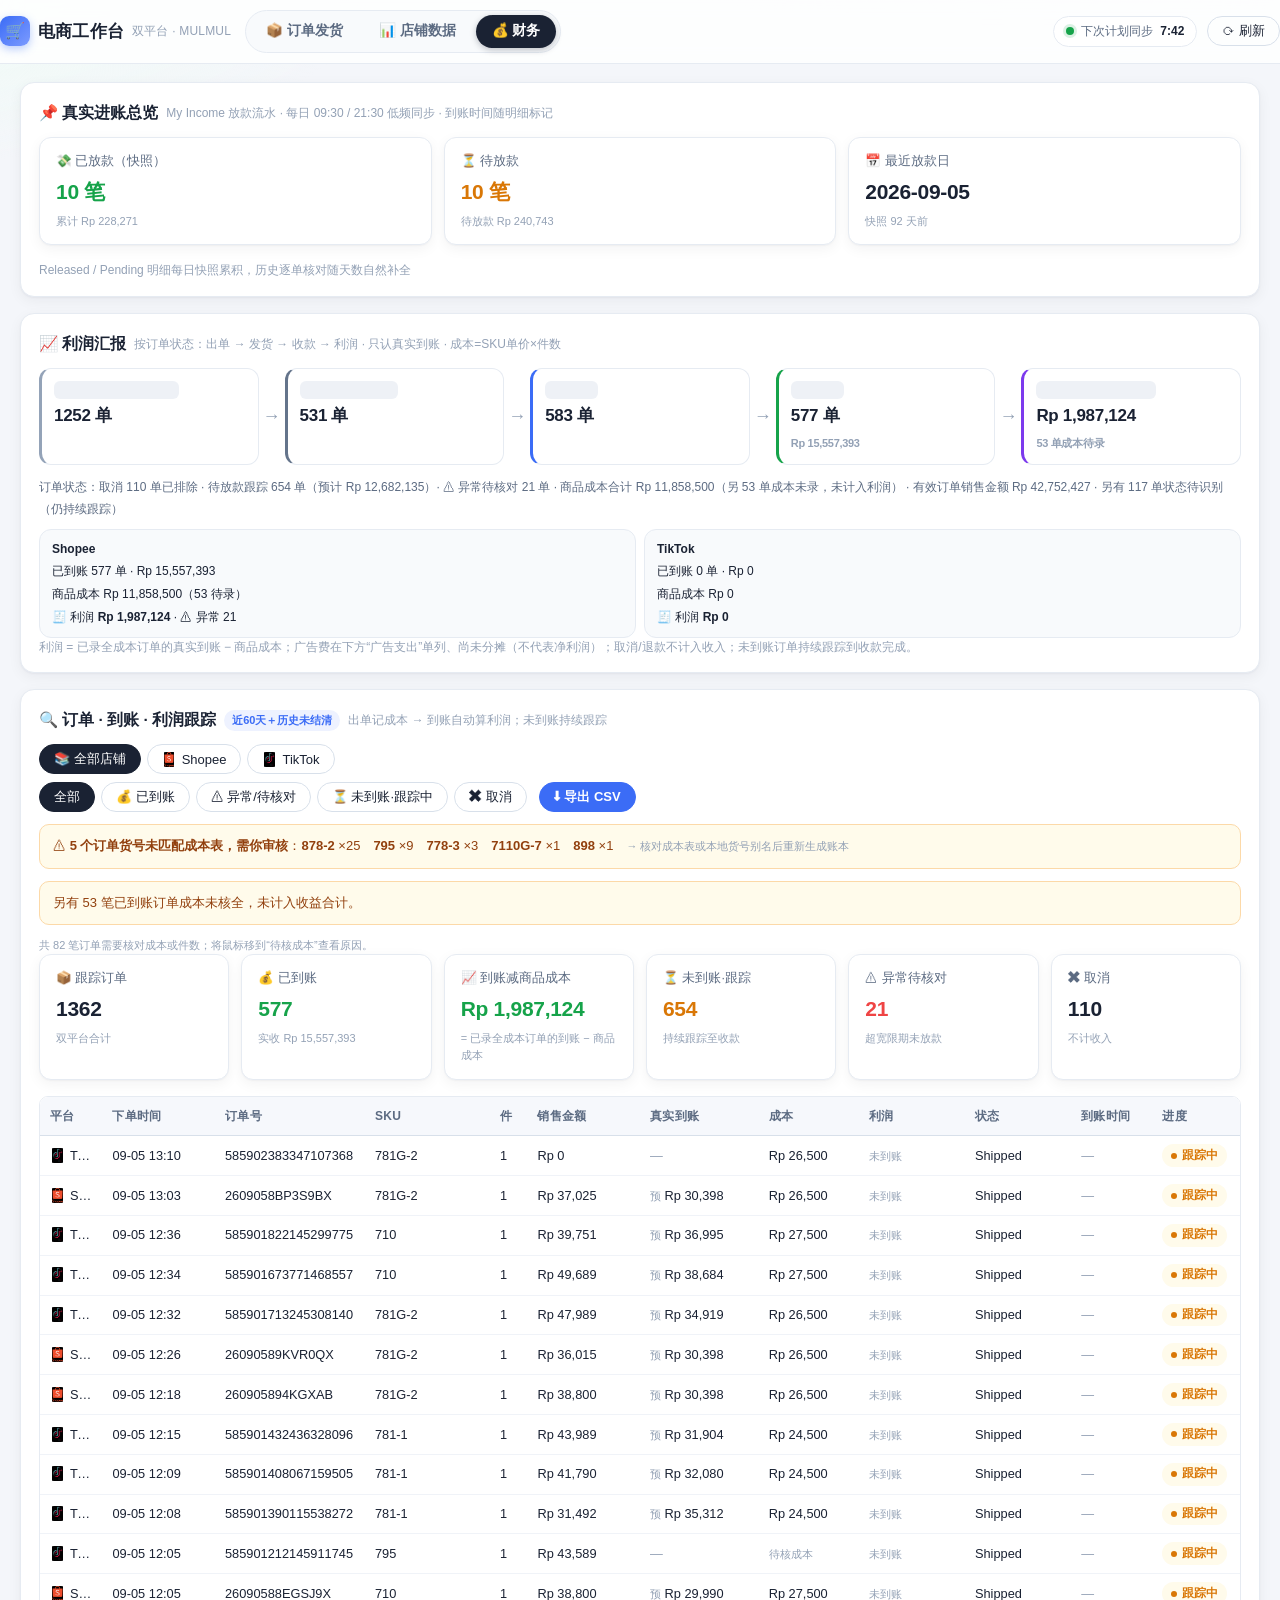
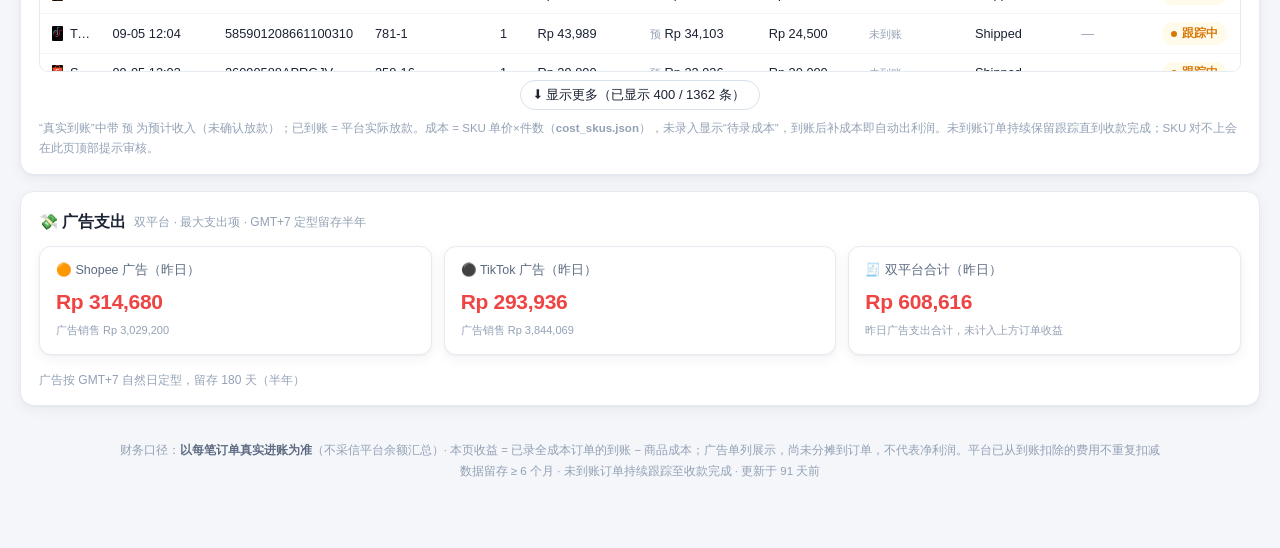
==== commit f393f9c1: "auto update finance.html 2026/9/5 18:03:30" ====
--- a/finance.html
+++ b/finance.html
@@ -166,7 +166,7 @@
     var cur = platEl.querySelector('.btn.on');
     var curPlat = cur ? cur.getAttribute('data-plat') : 'all';
     platEl.innerHTML = '<button class="btn ' + (cPlat === 'all' ? 'on' : '') + '" data-plat="all">📚 全部店铺</button>' +
-      plats.map(function (p) { return '<button class="btn ' + (cPlat === p ? 'on' : '') + '" data-plat="' + p + '">' + p + '</button>'; }).join('');
+      plats.map(function (p) { return '<button class="btn ' + (cPlat === p ? 'on' : '') + '" data-plat="' + p + '">' + (window.platLogo ? window.platLogo(p) : '') + esc(p) + '</button>'; }).join('');
   }
   var s = ledger.summary;
   var sumHtml = '';
@@ -208,7 +208,7 @@
     var dateTxt = esc(String(o.date || ''));
     if (/^\d{4}-\d{2}-\d{2} \d{2}:\d{2}/.test(dateTxt)) dateTxt = dateTxt.slice(5, 16); else if (/^\d{4}-\d{2}-\d{2}/.test(dateTxt)) dateTxt = dateTxt.slice(5);
     var payTxt = o.payDate ? '<span class="ok">' + esc(String(o.payDate).slice(5)) + '</span>' : '<span class="dim">—</span>';
-    return '<tr><td>' + o.platform + '</td><td title="' + esc(o.date || '') + '">' + dateTxt + '</td><td title="' + esc(o.sn) + '">' + esc(o.sn) + '</td><td title="' + esc(o.sku || '') + '">' + esc(o.sku || '') + '</td><td>' + (o.qty || '') + '</td><td>' + fmtRp(o.amount) + '</td><td>' + amtTxt + '</td><td>' + costTxt + '</td><td>' + profitTxt + '</td><td>' + esc(o.status || '') + '</td><td>' + payTxt + '</td><td><span class="pill ' + st[0] + '"><span class="d"></span>' + st[1] + '</span></td></tr>';
+    return '<tr><td>' + (window.platLogo ? window.platLogo(o.platform) : '') + esc(o.platform) + '</td><td title="' + esc(o.date || '') + '">' + dateTxt + '</td><td title="' + esc(o.sn) + '">' + esc(o.sn) + '</td><td title="' + esc(o.sku || '') + '">' + esc(o.sku || '') + '</td><td>' + (o.qty || '') + '</td><td>' + fmtRp(o.amount) + '</td><td>' + amtTxt + '</td><td>' + costTxt + '</td><td>' + profitTxt + '</td><td>' + esc(o.status || '') + '</td><td>' + payTxt + '</td><td><span class="pill ' + st[0] + '"><span class="d"></span>' + st[1] + '</span></td></tr>';
   }).join('');
   window.__csvRows = all.map(function (o) { return [o.platform, o.date, o.sn, o.sku, o.qty, o.amount, o.check === 'ok' && o.payAmt != null ? o.payAmt : '', o.cost != null ? o.cost : '', o.profit != null ? o.profit : '', o.status, o.payDate || '', CHECK_LABEL[o.check] ? CHECK_LABEL[o.check][1] : o.check]; });
   window.__allRows = __rowsHtml; // 用于分页加载
--- a/assets/style.css
+++ b/assets/style.css
@@ -154,3 +154,10 @@
   .card .v { font-size: 18px; }
 }
 @media (prefers-reduced-motion: reduce) { * { animation: none !important; transition: none !important; } }
+
+/* ---------- 平台 Logo ---------- */
+.plogo { width: 15px; height: 15px; border-radius: 4px; object-fit: contain; vertical-align: -3px; margin-right: 5px; background: #fff; display: inline-block; }
+.tab .plogo, .cty .plogo, .lg .plogo { margin-right: 6px; }
+button .plogo, a .plogo, .ov-lg .plogo { pointer-events: none; }
+.ov-lg .plogo { width: 13px; height: 13px; margin-right: 2px; border-radius: 3px; }
+.plogo.lg { width: 17px; height: 17px; }
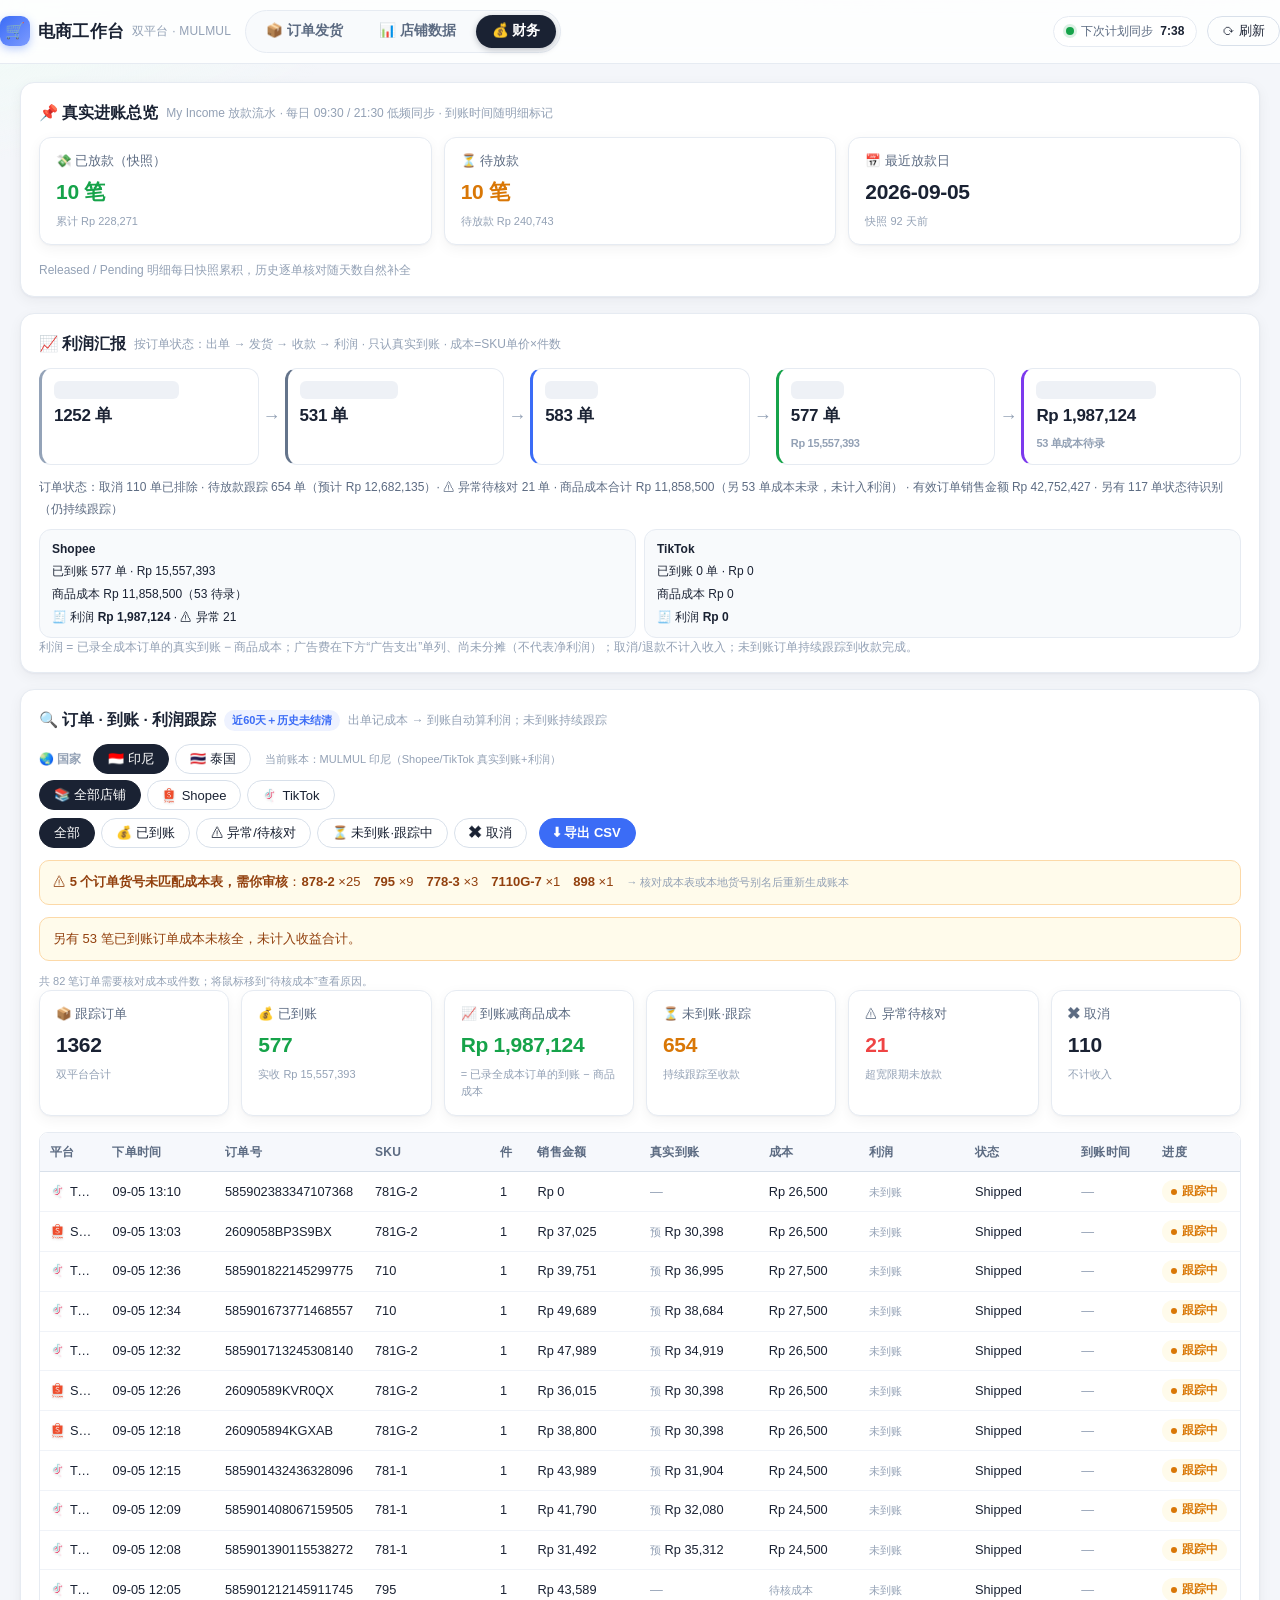
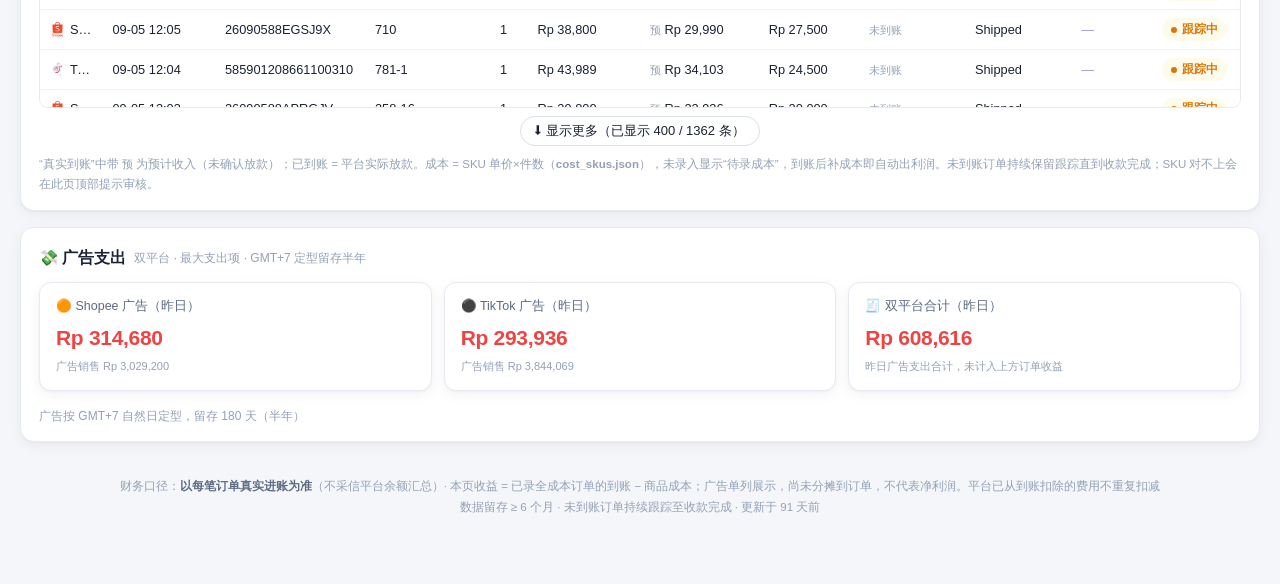
==== commit 280a1d33: "auto update finance.html 2026/9/5 19:46:15" ====
--- a/finance.html
+++ b/finance.html
@@ -50,6 +50,7 @@
 
   <div class="panel">
     <h2>🔍 订单 · 到账 · 利润跟踪 <span class="badge-new">近60天＋历史未结清</span><span class="tag">出单记成本 → 到账自动算利润；未到账持续跟踪</span></h2>
+    <div class="plat-btns" id="finCty" style="margin-bottom:6px;align-items:center"><span style="font-size:12px;color:var(--text-3);font-weight:700;margin-right:6px">🌏 国家</span><button class="btn on" data-cty="印尼">🇮🇩 印尼</button><button class="btn" data-cty="泰国">🇹🇭 泰国</button><span class="aux" id="finCtyNote" style="margin-left:8px"></span></div>
     <div class="plat-btns" id="checkPlat" style="margin-bottom:8px"><button class="btn on" data-plat="all">📚 全部店铺</button></div>
     <div class="rg-head">
       <div class="rg-presets" id="checkFilt">
@@ -79,7 +80,7 @@
 <script src="assets/app.js"></script>
 <script>
 var CHECK_LABEL = { ok: ['ok','已到账'], pending: ['pend','跟踪中'], abnormal: ['bad','⚠ 异常'], cancelled: ['dim','✕ 取消'] };
-var ledger = null, cPlat = 'all', cFilt = 'all';
+var ledger = null, cPlat = 'all', cFilt = 'all', cCty = '印尼';
 
 function renderIncome(inc) {
   var box = document.getElementById('incomeOverview');
@@ -103,8 +104,18 @@
   if (/completed|done|finished|settle/i.test(st)) return 'done';
   return 'other';
 }
+function ctyRefresh() {
+  var btns = document.querySelectorAll('#finCty .btn');
+  btns.forEach(function (x) { x.classList.toggle('on', x.getAttribute('data-cty') === cCty); x.setAttribute('aria-pressed', x.getAttribute('data-cty') === cCty); });
+  var note = document.getElementById('finCtyNote');
+  if (note) note.textContent = cCty === '印尼' ? '当前账本：MULMUL 印尼（Shopee/TikTok 真实到账+利润）' : '待接入：ZEROTH 泰国店财务（需放款流水/成本源，Shopee TH 已登录）';
+}
 function renderProfit() {
   var box = document.getElementById('profitBox');
+  if (cCty === '泰国') {
+    box.innerHTML = '<div class="empty"><span class="big">🇹🇭</span>泰国店铺利润汇报待接入<br><span class="aux">ZEROTH 泰国店放款流水与成本表接入后自动出现（目前 Shopee TH 已登录、Lazada TH 已登录）</span></div>';
+    return;
+  }
   if (!ledger || !ledger.summary) { box.innerHTML = '<div class="empty"><span class="big">📊</span>暂无账本数据</div>'; return; }
   // 全量跟踪单（去重），跟随顶部店铺筛选
   var seen = {}, all = [];
@@ -156,7 +167,12 @@
 
 function renderCheck() {
   var box = document.getElementById('checkBox');
+  ctyRefresh();
   if (!ledger || !ledger.summary) { box.innerHTML = '<div class="empty"><span class="big">📊</span>暂无核对数据</div>'; return; }
+  if (cCty === '泰国') {
+    box.innerHTML = '<div class="empty"><span class="big">🇹🇭</span>泰国店铺订单账本待接入<br><span class="aux">泰国店订单/放款同步器接入后自动出现（Shopee TH 已登录 · Lazada TH 已登录）</span></div>';
+    return;
+  }
   // 动态店铺按钮：按数据里实际出现的店铺(平台)生成(以后加店自动多一个选项)
   var platEl = document.getElementById('checkPlat');
   var plats = [];
@@ -266,6 +282,11 @@
     ]).then(function (arr) { renderAds(arr[0], arr[1]); });
   }).catch(function () { document.getElementById('checkBox').innerHTML = '<div class="empty">核对数据加载失败</div>'; });
 }
+document.getElementById('finCty').addEventListener('click', function (e) {
+  var b = e.target.closest('.btn'); if (!b || !b.dataset.cty) return;
+  cCty = b.getAttribute('data-cty');
+  renderProfit(); renderCheck();
+});
 document.getElementById('checkPlat').addEventListener('click', function (e) {
   var b = e.target.closest('button'); if (!b) return;
   cPlat = b.getAttribute('data-plat');
--- a/assets/style.css
+++ b/assets/style.css
@@ -156,7 +156,7 @@
 @media (prefers-reduced-motion: reduce) { * { animation: none !important; transition: none !important; } }
 
 /* ---------- 平台 Logo ---------- */
-.plogo { width: 15px; height: 15px; border-radius: 4px; object-fit: contain; vertical-align: -3px; margin-right: 5px; background: #fff; display: inline-block; }
+.plogo { width: 15px; height: 15px; border-radius: 2px; object-fit: contain; vertical-align: -3px; margin-right: 5px; background: transparent; display: inline-block; filter: drop-shadow(0 1px 1px rgba(0,0,0,.22)); }
 .tab .plogo, .cty .plogo, .lg .plogo { margin-right: 6px; }
 button .plogo, a .plogo, .ov-lg .plogo { pointer-events: none; }
 .ov-lg .plogo { width: 13px; height: 13px; margin-right: 2px; border-radius: 3px; }
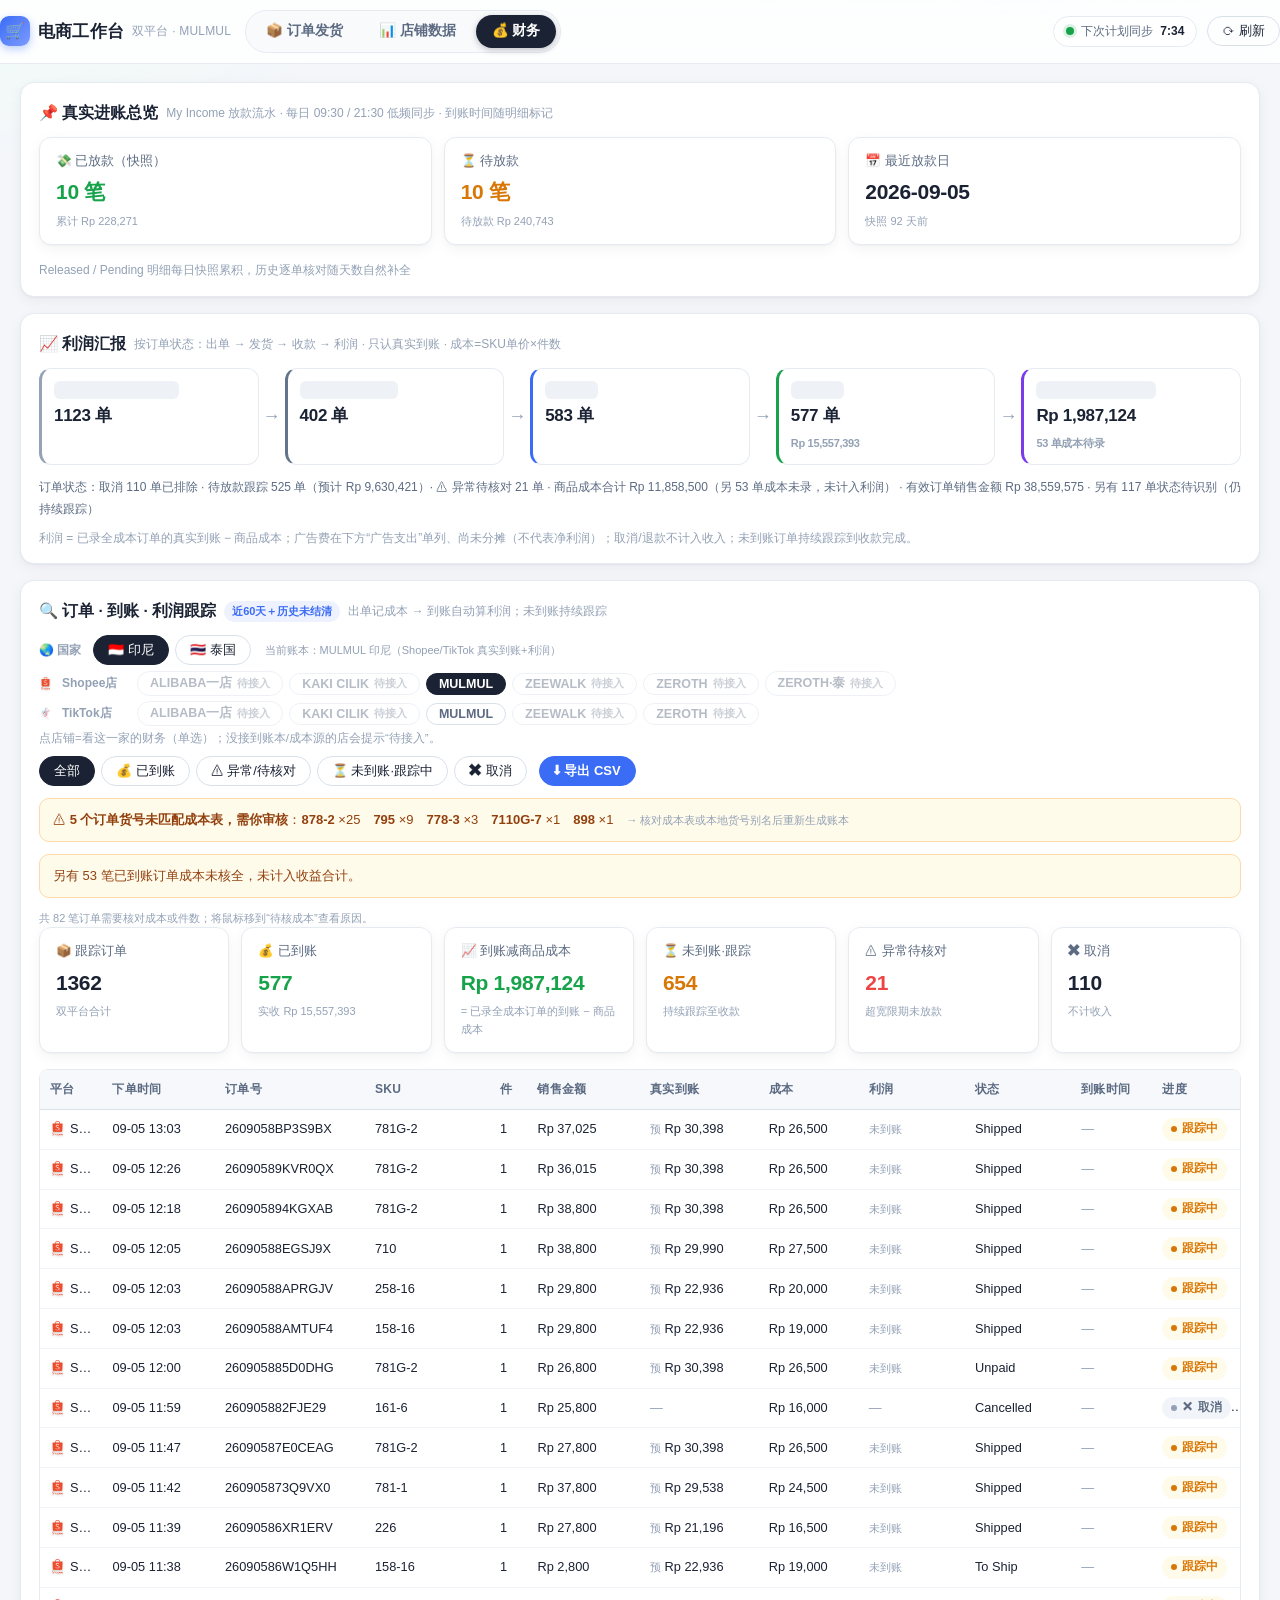
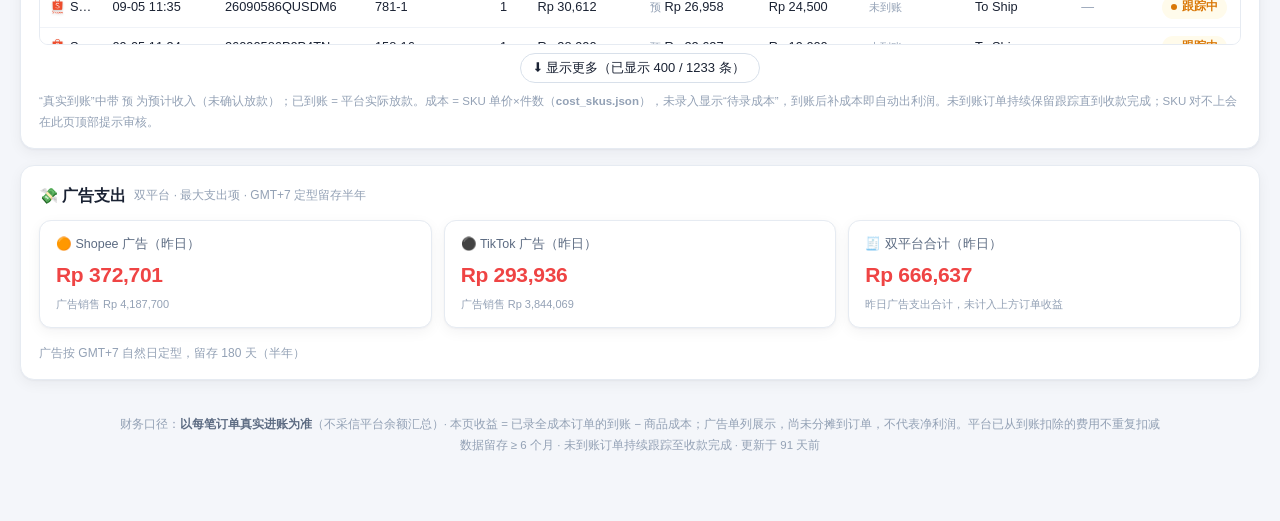
==== commit 7dcd262c: "auto update finance.html 2026/9/6 15:22:03" ====
--- a/finance.html
+++ b/finance.html
@@ -51,7 +51,9 @@
   <div class="panel">
     <h2>🔍 订单 · 到账 · 利润跟踪 <span class="badge-new">近60天＋历史未结清</span><span class="tag">出单记成本 → 到账自动算利润；未到账持续跟踪</span></h2>
     <div class="plat-btns" id="finCty" style="margin-bottom:6px;align-items:center"><span style="font-size:12px;color:var(--text-3);font-weight:700;margin-right:6px">🌏 国家</span><button class="btn on" data-cty="印尼">🇮🇩 印尼</button><button class="btn" data-cty="泰国">🇹🇭 泰国</button><span class="aux" id="finCtyNote" style="margin-left:8px"></span></div>
-    <div class="plat-btns" id="checkPlat" style="margin-bottom:8px"><button class="btn on" data-plat="all">📚 全部店铺</button></div>
+    <div class="shopline-box" id="finShopBar"></div>
+    <div class="aux" id="finShopNote" style="margin:-6px 0 8px;font-size:11.5px">点店铺=看这一家的财务（单选）；没接到账本/成本源的店会提示“待接入”。</div>
+    <div class="plat-btns" id="checkPlat" style="display:none"><button class="btn on" data-plat="all">📚 全部店铺</button></div>
     <div class="rg-head">
       <div class="rg-presets" id="checkFilt">
         <button class="btn on" data-c="all">全部</button>
@@ -80,7 +82,43 @@
 <script src="assets/app.js"></script>
 <script>
 var CHECK_LABEL = { ok: ['ok','已到账'], pending: ['pend','跟踪中'], abnormal: ['bad','⚠ 异常'], cancelled: ['dim','✕ 取消'] };
-var ledger = null, cPlat = 'all', cFilt = 'all', cCty = '印尼';
+var ledger = null, cPlat = 'all', cFilt = 'all', cCty = '印尼', cShop = null, finInit = false;
+var FIN_PEND = {};
+var FIN_ITEMS = [
+  { key: 'Shopee—MULMUL', plat: 'Shopee', label: 'MULMUL', pend: false },
+  { key: 'Tiktok—MULMUL', plat: 'TikTok', label: 'MULMUL', pend: false },
+  { key: 'ZEROTH-虾皮', label: 'ZEROTH', pend: true },
+  { key: 'ZEROTH-抖店', label: 'ZEROTH', pend: true },
+  { key: 'ZEROTH泰-虾皮', label: 'ZEROTH·泰', pend: true },
+  { key: 'ZEEWALK-虾皮', label: 'ZEEWALK', pend: true },
+  { key: 'ZEEWALK-抖店', label: 'ZEEWALK', pend: true },
+  { key: 'KAKI CILIK-虾皮', label: 'KAKI CILIK', pend: true },
+  { key: 'KAKI CILIK-抖店', label: 'KAKI CILIK', pend: true },
+  { key: 'ALIBABA一店-虾皮', label: 'ALIBABA一店', pend: true },
+  { key: 'ALIBABA一店-抖店', label: 'ALIBABA一店', pend: true }
+];
+FIN_ITEMS.forEach(function (it) { if (it.pend) FIN_PEND[it.key] = it.label; });
+function renderFinShop() {
+  var act = {}; if (cShop) act[cShop] = true;
+  var el = document.getElementById('finShopBar');
+  if (el && window.storeGroup) el.innerHTML = window.storeGroup(FIN_ITEMS, act);
+}
+function pendingFinanceBox() {
+  var lbl = FIN_PEND[cShop] || cShop;
+  var note = cCty === '泰国' ? 'ZEROTH 泰国店' : lbl;
+  var box = document.getElementById('profitBox');
+  if (box) box.innerHTML = '<div class="empty"><span class="big">💰</span>' + esc(note) + ' 的财务待接入<br><span class="aux">放款流水/成本表接入后自动出真实到账与利润（目前账本为 MULMUL 印尼）</span></div>';
+  var cb = document.getElementById('checkBox');
+  if (cb) cb.innerHTML = '<div class="empty"><span class="big">📊</span>' + esc(note) + ' 订单账本待接入<br><span class="aux">该店订单/放款同步器接入后自动出现逐单到账跟踪</span></div>';
+}
+function setShop(key) {
+  cShop = key;
+  var it = null;
+  for (var i = 0; i < FIN_ITEMS.length; i++) if (FIN_ITEMS[i].key === key) { it = FIN_ITEMS[i]; break; }
+  if (!it) return;
+  if (it.pend) { cCty = /泰|THB/i.test(key) ? '泰国' : '印尼'; ctyRefresh(); renderFinShop(); pendingFinanceBox(); return; }
+  cPlat = it.plat; cCty = '印尼'; ctyRefresh(); renderFinShop(); renderProfit(); renderCheck();
+}
 
 function renderIncome(inc) {
   var box = document.getElementById('incomeOverview');
@@ -275,6 +313,8 @@
   fetch('finance_shopee.json?t=' + Date.now()).then(function (r) { return r.json(); }).then(renderIncome).catch(function () { document.getElementById('incomeOverview').innerHTML = '<div class="empty">加载失败，稍后自动重试</div>'; });
   fetch('finance_orders.json?t=' + Date.now()).then(function (r) { return r.json(); }).then(function (a) {
     ledger = a; renderProfit(); renderCheck();
+    renderFinShop();
+    if (!finInit) { finInit = true; setShop('Shopee—MULMUL'); }
     document.getElementById('footTime').textContent = relTime(a.summary.generatedAt);
     return Promise.all([
       fetch('ads_summary.json?t=' + Date.now()).then(function (r) { return r.json(); }).catch(function () { return null; }),
@@ -282,6 +322,10 @@
     ]).then(function (arr) { renderAds(arr[0], arr[1]); });
   }).catch(function () { document.getElementById('checkBox').innerHTML = '<div class="empty">核对数据加载失败</div>'; });
 }
+document.getElementById('finShopBar').addEventListener('click', function (e) {
+  var b = e.target.closest('.spill2'); if (!b || !b.dataset.key) return;
+  setShop(b.dataset.key);
+});
 document.getElementById('finCty').addEventListener('click', function (e) {
   var b = e.target.closest('.btn'); if (!b || !b.dataset.cty) return;
   cCty = b.getAttribute('data-cty');
--- a/assets/style.css
+++ b/assets/style.css
@@ -161,3 +161,15 @@
 button .plogo, a .plogo, .ov-lg .plogo { pointer-events: none; }
 .ov-lg .plogo { width: 13px; height: 13px; margin-right: 2px; border-radius: 3px; }
 .plogo.lg { width: 17px; height: 17px; }
+
+/* 店铺选择条: 虾皮一排 / TikTok 一排, 排内按品牌首字母 A→Z */
+.shopline-box { margin: 2px 0 10px; display: flex; flex-direction: column; gap: 5px; }
+.shop-line { display: flex; flex-wrap: wrap; align-items: center; gap: 6px; }
+.shop-line .sl-t { display: inline-flex; align-items: center; gap: 5px; font-size: 12px; color: var(--text-3); font-weight: 750; min-width: 92px; flex-shrink: 0; }
+.shop-line .sl-t img { width: 13px; height: 13px; border-radius: 3px; }
+.spill2 { border: 1px solid var(--border-strong); background: var(--surface); color: var(--text-2); border-radius: 999px; padding: 3px 12px; font-size: 12.5px; font-weight: 650; cursor: pointer; font-family: inherit; display: inline-flex; align-items: center; gap: 5px; transition: all .15s; }
+.spill2:hover { border-color: var(--primary); color: var(--primary); }
+.spill2.on { background: var(--text); border-color: var(--text); color: #fff; }
+.spill2.pend { opacity: .45; cursor: not-allowed; }
+.spill2.pend:hover { border-color: var(--border-strong); color: var(--text-2); }
+.spill2 .n { font-size: 10.5px; opacity: .7; }
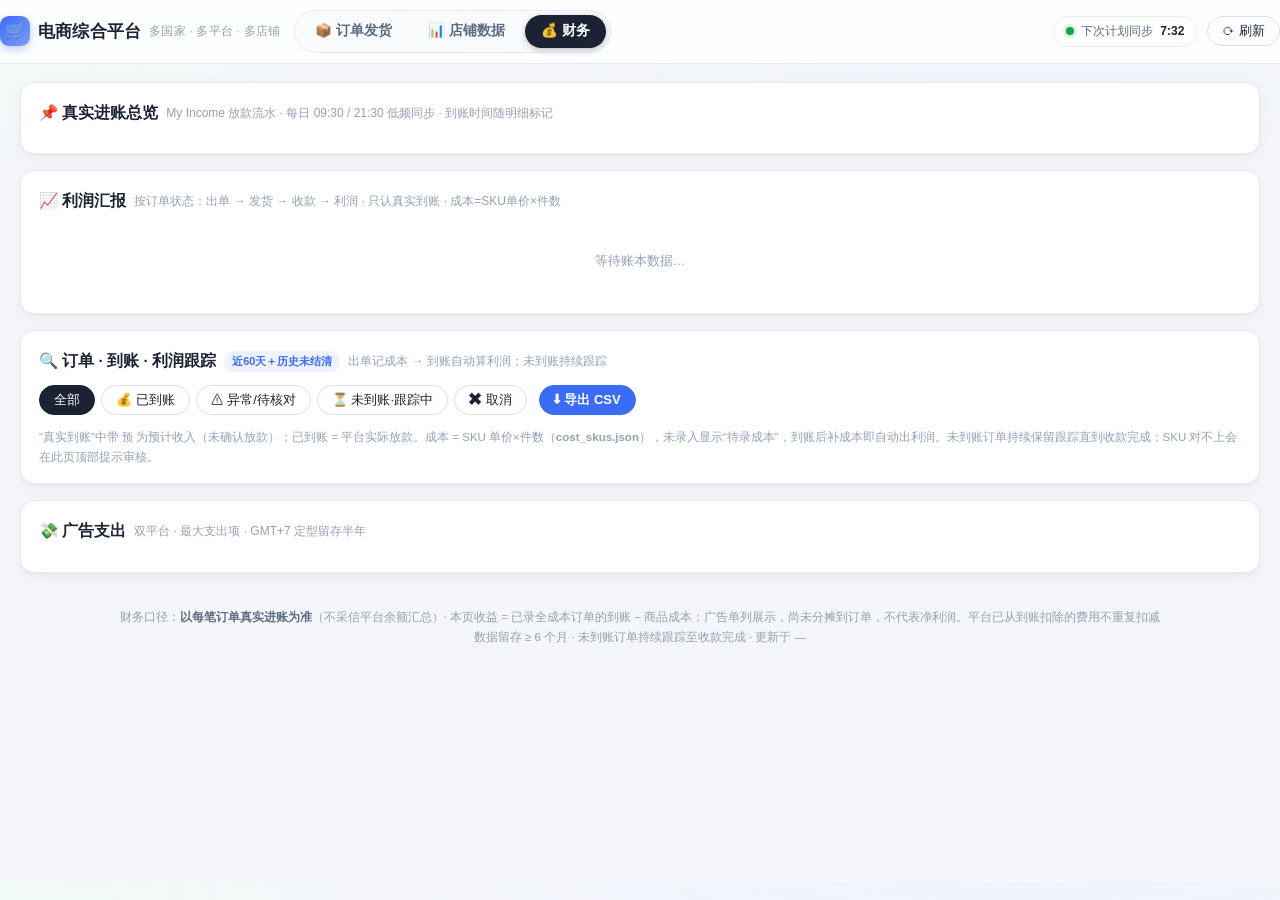
==== commit a49bf902: "auto update finance.html 2026/9/7 11:12:22" ====
--- a/finance.html
+++ b/finance.html
@@ -22,10 +22,13 @@
   .pf-plat .pp { flex: 1 1 200px; background: var(--surface-2); border: 1px solid var(--border); border-radius: 12px; padding: 8px 12px; font-size: 12px; line-height: 1.9; }
   .pf-plat .pp b { color: var(--text); }
 </style>
+<meta name="viewport" content="width=device-width, initial-scale=1">
+<link rel="stylesheet" href="assets/unified.css">
+<script src="assets/scope.js"></script>
 </head>
 <body>
 <header class="topbar"><div class="topbar-in">
-  <div class="brand"><span class="logo">🛒</span>电商工作台 <small>双平台 · MULMUL</small></div>
+  <div class="brand"><span class="logo">🛒</span>电商综合平台 <small>多国家 · 多平台 · 多店铺</small></div>
   <nav class="areanav">
     <a class="an" href="index.html">📦 订单发货</a>
     <a class="an" href="store.html">📊 店铺数据</a>
@@ -37,7 +40,7 @@
   </div>
 </div></header>
 
-<div class="wrap">
+<div class="wrap"><div id="scopeBar"></div>
   <div class="panel">
     <h2>📌 真实进账总览 <span class="tag">My Income 放款流水 · 每日 09:30 / 21:30 低频同步 · 到账时间随明细标记</span></h2>
     <div id="incomeOverview"></div>
@@ -50,10 +53,7 @@
 
   <div class="panel">
     <h2>🔍 订单 · 到账 · 利润跟踪 <span class="badge-new">近60天＋历史未结清</span><span class="tag">出单记成本 → 到账自动算利润；未到账持续跟踪</span></h2>
-    <div class="plat-btns" id="finCty" style="margin-bottom:6px;align-items:center"><span style="font-size:12px;color:var(--text-3);font-weight:700;margin-right:6px">🌏 国家</span><button class="btn on" data-cty="印尼">🇮🇩 印尼</button><button class="btn" data-cty="泰国">🇹🇭 泰国</button><span class="aux" id="finCtyNote" style="margin-left:8px"></span></div>
-    <div class="shopline-box" id="finShopBar"></div>
-    <div class="aux" id="finShopNote" style="margin:-6px 0 8px;font-size:11.5px">点店铺=看这一家的财务（单选）；没接到账本/成本源的店会提示“待接入”。</div>
-    <div class="plat-btns" id="checkPlat" style="display:none"><button class="btn on" data-plat="all">📚 全部店铺</button></div>
+                <div class="plat-btns" id="checkPlat" style="display:none"><button class="btn on" data-plat="all">📚 全部店铺</button></div>
     <div class="rg-head">
       <div class="rg-presets" id="checkFilt">
         <button class="btn on" data-c="all">全部</button>
@@ -83,43 +83,31 @@
 <script>
 var CHECK_LABEL = { ok: ['ok','已到账'], pending: ['pend','跟踪中'], abnormal: ['bad','⚠ 异常'], cancelled: ['dim','✕ 取消'] };
 var ledger = null, cPlat = 'all', cFilt = 'all', cCty = '印尼', cShop = null, finInit = false;
-var FIN_PEND = {};
-var FIN_ITEMS = [
-  { key: 'Shopee—MULMUL', plat: 'Shopee', label: 'MULMUL', pend: false },
-  { key: 'Tiktok—MULMUL', plat: 'TikTok', label: 'MULMUL', pend: false },
-  { key: 'ZEROTH-虾皮', label: 'ZEROTH', pend: true },
-  { key: 'ZEROTH-抖店', label: 'ZEROTH', pend: true },
-  { key: 'ZEROTH泰-虾皮', label: 'ZEROTH·泰', pend: true },
-  { key: 'ZEEWALK-虾皮', label: 'ZEEWALK', pend: true },
-  { key: 'ZEEWALK-抖店', label: 'ZEEWALK', pend: true },
-  { key: 'KAKI CILIK-虾皮', label: 'KAKI CILIK', pend: true },
-  { key: 'KAKI CILIK-抖店', label: 'KAKI CILIK', pend: true },
-  { key: 'ALIBABA一店-虾皮', label: 'ALIBABA一店', pend: true },
-  { key: 'ALIBABA一店-抖店', label: 'ALIBABA一店', pend: true }
-];
-FIN_ITEMS.forEach(function (it) { if (it.pend) FIN_PEND[it.key] = it.label; });
-function renderFinShop() {
-  var act = {}; if (cShop) act[cShop] = true;
-  var el = document.getElementById('finShopBar');
-  if (el && window.storeGroup) el.innerHTML = window.storeGroup(FIN_ITEMS, act);
-}
+var currentShop = null, financeRequest = 0;
 function pendingFinanceBox() {
-  var lbl = FIN_PEND[cShop] || cShop;
-  var note = cCty === '泰国' ? 'ZEROTH 泰国店' : lbl;
-  var box = document.getElementById('profitBox');
-  if (box) box.innerHTML = '<div class="empty"><span class="big">💰</span>' + esc(note) + ' 的财务待接入<br><span class="aux">放款流水/成本表接入后自动出真实到账与利润（目前账本为 MULMUL 印尼）</span></div>';
-  var cb = document.getElementById('checkBox');
-  if (cb) cb.innerHTML = '<div class="empty"><span class="big">📊</span>' + esc(note) + ' 订单账本待接入<br><span class="aux">该店订单/放款同步器接入后自动出现逐单到账跟踪</span></div>';
-}
-function setShop(key) {
-  cShop = key;
-  var it = null;
-  for (var i = 0; i < FIN_ITEMS.length; i++) if (FIN_ITEMS[i].key === key) { it = FIN_ITEMS[i]; break; }
-  if (!it) return;
-  if (it.pend) { cCty = /泰|THB/i.test(key) ? '泰国' : '印尼'; ctyRefresh(); renderFinShop(); pendingFinanceBox(); return; }
-  cPlat = it.plat; cCty = '印尼'; ctyRefresh(); renderFinShop(); renderProfit(); renderCheck();
-}
-
+  window.__csvRows = []; window.__allRows = ''; window.__finShown = 0;
+  document.getElementById('exportBtn').disabled = true;
+  ['profitBox','checkBox','incomeOverview','adsVsIncome'].forEach(id => {
+    document.getElementById(id).innerHTML = '<div class="empty">' + esc(currentShop?.name || '该店铺') + ' 财务待接入<br><span class="aux">尚无该店铺的账本或放款数据</span></div>';
+  });
+}
+function scopedLedger(source, shop) {
+  const result = {}, seen = new Set();
+  for (const bucket of ['released','pending','abnormal','cancelled']) {
+    result[bucket] = (source[bucket] || []).filter(o => {
+      const matches = o.storeKey ? o.storeKey === shop.key : shop.finance.legacyPlatform && o.platform === shop.finance.legacyPlatform && !o.store && !o.storeName && (!o.country || o.country === shop.country);
+      const id = shop.key + ':' + o.sn;
+      if (!matches || seen.has(id)) return false; seen.add(id); return true;
+    });
+  }
+  const all = Object.values(result).flat(), ok = all.filter(o => o.check === 'ok');
+  const sum = (rows,k) => rows.reduce((n,o) => n + (Number(o[k]) || 0),0);
+  result.summary = {generatedAt:source.summary?.generatedAt, totalOrders:all.length,
+    counts:{ok:ok.length,pending:all.filter(o=>o.check==='pending').length,abnormal:all.filter(o=>o.check==='abnormal').length,cancelled:all.filter(o=>o.check==='cancelled').length},
+    profit:{shopee:sum(ok,'profit'),tk:0}, realIncome:{shopee:sum(ok,'payAmt'),tk:0},
+    missingCostOrders:ok.filter(o=>o.cost==null).length,costIssueOrders:all.filter(o=>o.costIssue).length};
+  return result;
+}
 function renderIncome(inc) {
   var box = document.getElementById('incomeOverview');
   if (inc && inc.released && inc.released.length) {
@@ -142,18 +130,10 @@
   if (/completed|done|finished|settle/i.test(st)) return 'done';
   return 'other';
 }
-function ctyRefresh() {
-  var btns = document.querySelectorAll('#finCty .btn');
-  btns.forEach(function (x) { x.classList.toggle('on', x.getAttribute('data-cty') === cCty); x.setAttribute('aria-pressed', x.getAttribute('data-cty') === cCty); });
-  var note = document.getElementById('finCtyNote');
-  if (note) note.textContent = cCty === '印尼' ? '当前账本：MULMUL 印尼（Shopee/TikTok 真实到账+利润）' : '待接入：ZEROTH 泰国店财务（需放款流水/成本源，Shopee TH 已登录）';
-}
 function renderProfit() {
   var box = document.getElementById('profitBox');
-  if (cCty === '泰国') {
-    box.innerHTML = '<div class="empty"><span class="big">🇹🇭</span>泰国店铺利润汇报待接入<br><span class="aux">ZEROTH 泰国店放款流水与成本表接入后自动出现（目前 Shopee TH 已登录、Lazada TH 已登录）</span></div>';
-    return;
-  }
+  if (!currentShop?.finance) { pendingFinanceBox(); return; }
+
   if (!ledger || !ledger.summary) { box.innerHTML = '<div class="empty"><span class="big">📊</span>暂无账本数据</div>'; return; }
   // 全量跟踪单（去重），跟随顶部店铺筛选
   var seen = {}, all = [];
@@ -205,12 +185,10 @@
 
 function renderCheck() {
   var box = document.getElementById('checkBox');
-  ctyRefresh();
+  if (!currentShop?.finance) { pendingFinanceBox(); return; }
+
   if (!ledger || !ledger.summary) { box.innerHTML = '<div class="empty"><span class="big">📊</span>暂无核对数据</div>'; return; }
-  if (cCty === '泰国') {
-    box.innerHTML = '<div class="empty"><span class="big">🇹🇭</span>泰国店铺订单账本待接入<br><span class="aux">泰国店订单/放款同步器接入后自动出现（Shopee TH 已登录 · Lazada TH 已登录）</span></div>';
-    return;
-  }
+
   // 动态店铺按钮：按数据里实际出现的店铺(平台)生成(以后加店自动多一个选项)
   var platEl = document.getElementById('checkPlat');
   var plats = [];
@@ -234,7 +212,7 @@
   var totProfit = (s.profit ? s.profit.shopee : 0) + (s.profit ? s.profit.tk : 0);
   var totReal = (s.realIncome ? s.realIncome.shopee : 0) + (s.realIncome ? s.realIncome.tk : 0);
   sumHtml += '<div class="cards">' +
-    '<div class="card"><div class="k">📦 跟踪订单</div><div class="v">' + s.totalOrders + '</div><div class="m">双平台合计</div></div>' +
+    '<div class="card"><div class="k">📦 跟踪订单</div><div class="v">' + s.totalOrders + '</div><div class="m">当前店铺</div></div>' +
     '<div class="card"><div class="k">💰 已到账</div><div class="v green">' + s.counts.ok + '</div><div class="m">实收 ' + fmtRp(totReal) + '</div></div>' +
     '<div class="card"><div class="k">📈 到账减商品成本</div><div class="v ' + (totProfit >= 0 ? 'green' : 'red') + '">' + fmtRp(totProfit) + '</div><div class="m">= 已录全成本订单的到账 − 商品成本</div></div>' +
     '<div class="card"><div class="k">⏳ 未到账·跟踪</div><div class="v amber">' + s.counts.pending + '</div><div class="m">持续跟踪至收款</div></div>' +
@@ -264,7 +242,8 @@
     var payTxt = o.payDate ? '<span class="ok">' + esc(String(o.payDate).slice(5)) + '</span>' : '<span class="dim">—</span>';
     return '<tr><td>' + (window.platLogo ? window.platLogo(o.platform) : '') + esc(o.platform) + '</td><td title="' + esc(o.date || '') + '">' + dateTxt + '</td><td title="' + esc(o.sn) + '">' + esc(o.sn) + '</td><td title="' + esc(o.sku || '') + '">' + esc(o.sku || '') + '</td><td>' + (o.qty || '') + '</td><td>' + fmtRp(o.amount) + '</td><td>' + amtTxt + '</td><td>' + costTxt + '</td><td>' + profitTxt + '</td><td>' + esc(o.status || '') + '</td><td>' + payTxt + '</td><td><span class="pill ' + st[0] + '"><span class="d"></span>' + st[1] + '</span></td></tr>';
   }).join('');
-  window.__csvRows = all.map(function (o) { return [o.platform, o.date, o.sn, o.sku, o.qty, o.amount, o.check === 'ok' && o.payAmt != null ? o.payAmt : '', o.cost != null ? o.cost : '', o.profit != null ? o.profit : '', o.status, o.payDate || '', CHECK_LABEL[o.check] ? CHECK_LABEL[o.check][1] : o.check]; });
+  document.getElementById('exportBtn').disabled = !all.length;
+  window.__csvRows = all.map(function (o) { return [currentShop.country, currentShop.platform, currentShop.name, o.platform, o.date, o.sn, o.sku, o.qty, o.amount, o.check === 'ok' && o.payAmt != null ? o.payAmt : '', o.cost != null ? o.cost : '', o.profit != null ? o.profit : '', o.status, o.payDate || '', CHECK_LABEL[o.check] ? CHECK_LABEL[o.check][1] : o.check]; });
   window.__allRows = __rowsHtml; // 用于分页加载
   if (!all.length) { box.innerHTML = sumHtml + '<div class="empty"><span class="big">🔍</span>无匹配订单</div>'; window.__finShown = 0; return; }
   var PAGE = 400;
@@ -293,44 +272,26 @@
   }
 }
 
-function renderAds(adsSp, adsTk) {
-  var box = document.getElementById('adsVsIncome');
-  function yd(src, costKey, salesKey) {
-    if (!src || !src.periods || !src.periods.yesterday) return null;
-    var d = src.periods.yesterday;
-    return { cost: d[costKey] || 0, sales: d[salesKey] || 0 };
-  }
-  var sp = yd(adsSp, 'expense', 'sales'), tk = yd(adsTk, 'cost', 'grossRevenue');
-  var tot = (sp ? sp.cost : 0) + (tk ? tk.cost : 0);
-  box.innerHTML = '<div class="cards">' +
-    '<div class="card"><div class="k">🟠 Shopee 广告（昨日）</div><div class="v red">' + (sp ? fmtRp(sp.cost) : '—') + '</div><div class="m">广告销售 ' + (sp ? fmtRp(sp.sales) : '—') + '</div></div>' +
-    '<div class="card"><div class="k">⚫ TikTok 广告（昨日）</div><div class="v red">' + (tk ? fmtRp(tk.cost) : '—') + '</div><div class="m">广告销售 ' + (tk ? fmtRp(tk.sales) : '—') + '</div></div>' +
-    '<div class="card"><div class="k">🧾 双平台合计（昨日）</div><div class="v red">' + fmtRp(tot) + '</div><div class="m">昨日广告支出合计，未计入上方订单收益</div></div>' +
-    '</div><div class="upd">广告按 GMT+7 自然日定型，留存 180 天（半年）</div>';
-}
-
-function loadAll() {
-  fetch('finance_shopee.json?t=' + Date.now()).then(function (r) { return r.json(); }).then(renderIncome).catch(function () { document.getElementById('incomeOverview').innerHTML = '<div class="empty">加载失败，稍后自动重试</div>'; });
-  fetch('finance_orders.json?t=' + Date.now()).then(function (r) { return r.json(); }).then(function (a) {
-    ledger = a; renderProfit(); renderCheck();
-    renderFinShop();
-    if (!finInit) { finInit = true; setShop('Shopee—MULMUL'); }
-    document.getElementById('footTime').textContent = relTime(a.summary.generatedAt);
-    return Promise.all([
-      fetch('ads_summary.json?t=' + Date.now()).then(function (r) { return r.json(); }).catch(function () { return null; }),
-      fetch('ads_tk_summary.json?t=' + Date.now()).then(function (r) { return r.json(); }).catch(function () { return null; })
-    ]).then(function (arr) { renderAds(arr[0], arr[1]); });
-  }).catch(function () { document.getElementById('checkBox').innerHTML = '<div class="empty">核对数据加载失败</div>'; });
-}
-document.getElementById('finShopBar').addEventListener('click', function (e) {
-  var b = e.target.closest('.spill2'); if (!b || !b.dataset.key) return;
-  setShop(b.dataset.key);
-});
-document.getElementById('finCty').addEventListener('click', function (e) {
-  var b = e.target.closest('.btn'); if (!b || !b.dataset.cty) return;
-  cCty = b.getAttribute('data-cty');
-  renderProfit(); renderCheck();
-});
+function renderScopedAds(data) {
+  const d = data?.periods?.yesterday;
+  document.getElementById('adsVsIncome').innerHTML = d ? '<div class="cards"><div class="card"><div class="k">昨日广告支出</div><div class="v red">' + fmtRp(d.expense ?? d.cost) + '</div><div class="m">' + esc(currentShop.name) + '</div></div><div class="card"><div class="k">广告销售额</div><div class="v">' + fmtRp(d.sales ?? d.grossRevenue) + '</div></div></div>' : '<div class="empty">该店铺暂无广告数据</div>';
+}
+async function loadAll() {
+  const token = ++financeRequest, shop = currentShop;
+  ledger = null; window.__csvRows = []; window.__allRows = ''; window.__finShown = 0;
+  document.getElementById('exportBtn').disabled = true;
+  document.getElementById('footTime').textContent = '—';
+  if (!shop?.finance) {pendingFinanceBox(); return;}
+  window.fmtRp = n => n == null || isNaN(n) ? '—' : (shop.currency === 'IDR' ? 'Rp ' : shop.currency === 'THB' ? '฿ ' : (shop.currency || '') + ' ') + Math.round(n).toLocaleString('en-US');
+  ['profitBox','checkBox','incomeOverview','adsVsIncome'].forEach(id => {document.getElementById(id).innerHTML = '<div class="empty">加载当前店铺数据…</div>';});
+  async function get(file) {if(!file)return null;const r=await fetch(file+'?t='+Date.now());if(!r.ok)throw Error('数据读取失败');return r.json();}
+  const tasks = [
+    get(shop.finance.file).then(data => {if(token!==financeRequest)return;ledger=scopedLedger(data,shop);cPlat='all';renderProfit();renderCheck();document.getElementById('footTime').textContent=data.summary?.generatedAt || '未提供';}).catch(() => {if(token!==financeRequest)return;['profitBox','checkBox'].forEach(id=>{document.getElementById(id).innerHTML='<div class="empty">账本加载失败，请刷新重试</div>';});}),
+    get(shop.finance.incomeFile).then(data=>{if(token!==financeRequest)return;if(data)renderIncome(data);else document.getElementById('incomeOverview').innerHTML='<div class="empty">该店铺暂无放款快照</div>';}).catch(()=>{if(token===financeRequest)document.getElementById('incomeOverview').innerHTML='<div class="empty">放款快照加载失败</div>';}),
+    get(shop.finance.adsFile).then(data=>{if(token===financeRequest)renderScopedAds(data);}).catch(()=>{if(token===financeRequest)document.getElementById('adsVsIncome').innerHTML='<div class="empty">广告数据加载失败</div>';})
+  ];
+  await Promise.all(tasks);
+}
 document.getElementById('checkPlat').addEventListener('click', function (e) {
   var b = e.target.closest('button'); if (!b) return;
   cPlat = b.getAttribute('data-plat');
@@ -344,11 +305,13 @@
 });
 document.getElementById('exportBtn').addEventListener('click', function () {
   if (!window.__csvRows || !window.__csvRows.length) return;
-  exportCSV('财务订单明细_' + todayLocal() + '.csv', ['平台','下单时间','订单号','SKU','件数','销售金额','真实到账','成本','利润','状态','到账时间','核对'], window.__csvRows);
+  exportCSV('财务订单明细_' + todayLocal() + '.csv', ['国家','所属平台','店铺','平台','下单时间','订单号','SKU','件数','销售金额','真实到账','成本','利润','状态','到账时间','核对'], window.__csvRows);
 });
 initSyncPill();
-loadAll();
-setInterval(loadAll, 5 * 60 * 1000);
+ShopScope.ready.then(() => {
+  ShopScope.mount(document.getElementById('scopeBar'), (state, shop) => {currentShop=shop; cShop=shop?.key; cCty=state.country; loadAll();});
+  setInterval(loadAll,5*60*1000);
+}).catch(e => {document.getElementById('scopeBar').textContent=e.message;});
 </script>
 </body>
 </html>
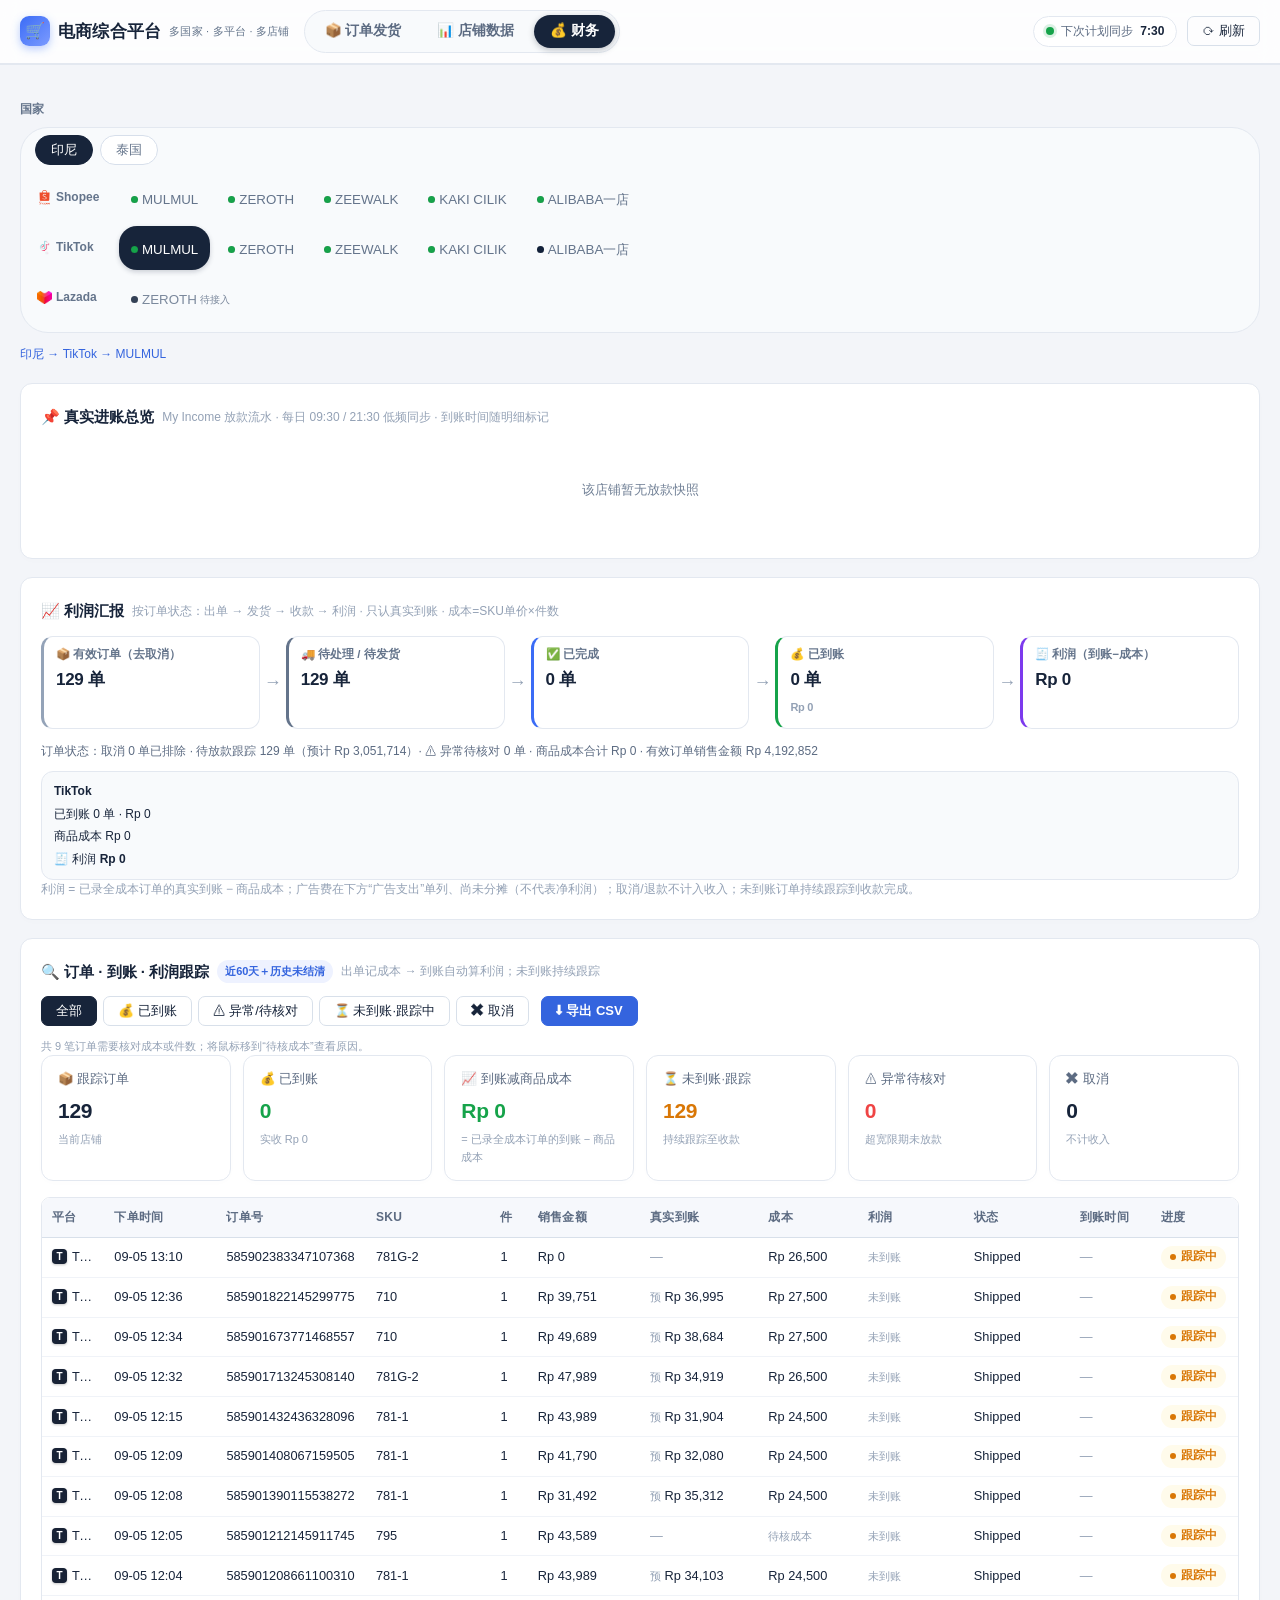
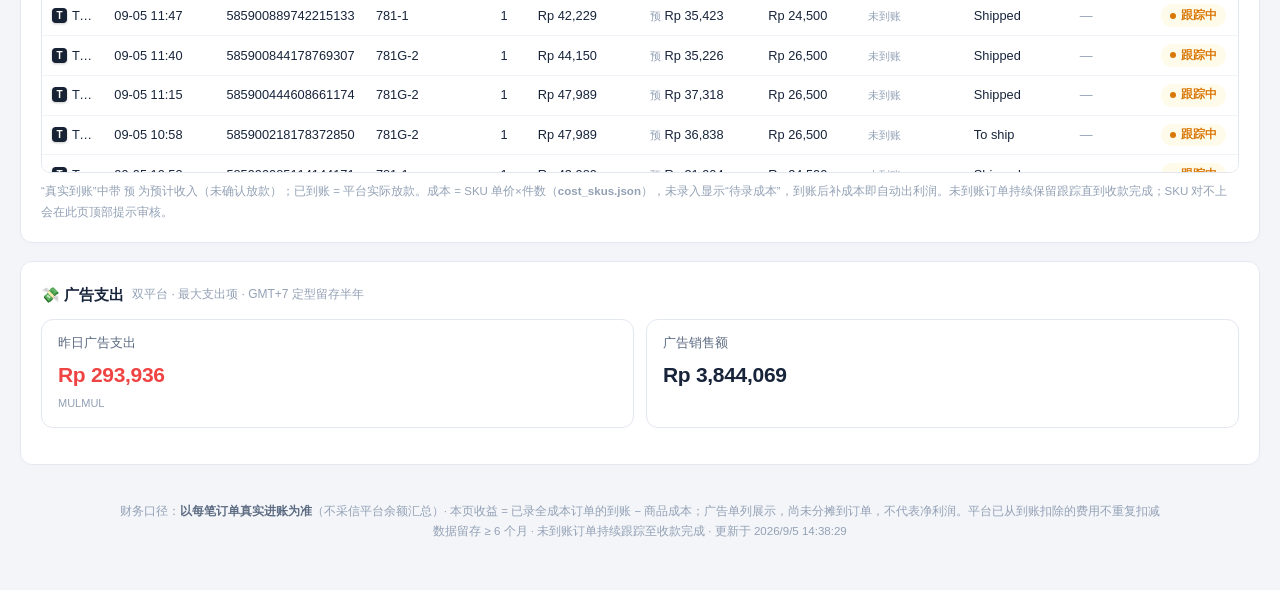
==== commit d040cd7f: "auto update finance.html 2026/9/8 15:07:28" ====
--- a/finance.html
+++ b/finance.html
@@ -84,6 +84,17 @@
 var CHECK_LABEL = { ok: ['ok','已到账'], pending: ['pend','跟踪中'], abnormal: ['bad','⚠ 异常'], cancelled: ['dim','✕ 取消'] };
 var ledger = null, cPlat = 'all', cFilt = 'all', cCty = '印尼', cShop = null, finInit = false;
 var currentShop = null, financeRequest = 0;
+function financeShop(shop) {
+  if (!shop) return shop;
+  // 新版注册表按模块声明数据源；旧版 finance 配置仍兼容。
+  if (!shop.modules) return shop;
+  const finance = shop.modules.finance;
+  return {...shop, finance: finance?.file ? {
+    ...finance,
+    incomeFile: shop.modules.income?.file,
+    adsFile: shop.modules.ads?.file
+  } : null};
+}
 function pendingFinanceBox() {
   window.__csvRows = []; window.__allRows = ''; window.__finShown = 0;
   document.getElementById('exportBtn').disabled = true;
@@ -309,7 +320,7 @@
 });
 initSyncPill();
 ShopScope.ready.then(() => {
-  ShopScope.mount(document.getElementById('scopeBar'), (state, shop) => {currentShop=shop; cShop=shop?.key; cCty=state.country; loadAll();});
+  ShopScope.mount(document.getElementById('scopeBar'), (state, shop) => {currentShop=financeShop(shop); cShop=shop?.key; cCty=state.country; loadAll();});
   setInterval(loadAll,5*60*1000);
 }).catch(e => {document.getElementById('scopeBar').textContent=e.message;});
 </script>
--- a/assets/unified.css
+++ b/assets/unified.css
@@ -0,0 +1,37 @@
+:root{--primary:#3464de;--bg:#f3f5f9;--border:#e3e8f0;--text:#17243a}
+body{background:var(--bg);font-family:Inter,"Segoe UI","Microsoft YaHei",sans-serif}
+*,*::before,*::after{box-sizing:border-box}
+.wrap,.topbar-in{width:100%}.layout,.main{max-width:100%;width:100%}
+.w8,.w4{overflow-x:auto}.w8 .fhead,.w8 .fbody{min-width:820px}.w4 .fhead,.w4 .fbody{min-width:500px}
+.topbar-in,.wrap{max-width:1500px;margin-left:auto;margin-right:auto}
+.topbar{box-shadow:0 1px 0 var(--border);margin:0 0 18px;padding:10px 20px;width:100%}
+.brand small{font-size:11px;color:#64748b}
+.page-intro{display:flex;align-items:center;justify-content:space-between;margin:4px 0 20px;gap:16px}
+.page-intro h1{font-size:25px;margin:0 0 6px;letter-spacing:-.5px}.page-intro p{margin:0;color:#718096;font-size:13px}
+.scope-panel{background:transparent;border:0;border-radius:0;padding:0 0 12px;margin-bottom:8px;box-shadow:none}
+.scope-title{font-size:12px;font-weight:700;margin-bottom:8px;color:#64748b}
+.scope-tree{background:#f8fafc;border:1px solid #e3e8f0;border-radius:28px;padding:7px 12px 9px;overflow-x:auto}
+.scope-country-row{display:flex;gap:7px;align-items:center;margin-bottom:8px;padding-left:2px}
+.scope-country{border:1px solid #d7dfeb;background:#fff;color:#64748b;border-radius:999px;padding:5px 15px;font:700 12px inherit;cursor:pointer}.scope-country.on{background:#17243a;border-color:#17243a;color:#fff}
+.scope-platform-row{display:flex;align-items:stretch;gap:10px;min-width:max-content;padding:3px 0}
+.scope-platform-name{width:76px;display:flex;align-items:center;color:#64748b;font-size:12px;font-weight:750;padding-left:4px}
+.scope-platform-logo{width:15px;height:15px;object-fit:contain;border-radius:3px;margin-right:4px;vertical-align:middle}
+.scope-shop-buttons{display:flex;gap:6px;align-items:stretch;flex-wrap:nowrap}
+.scope-shop{min-width:82px;min-height:44px;border:0;border-radius:18px;background:transparent;color:#64748b;padding:6px 12px 2px;font:700 12px/1.6 inherit;cursor:pointer;display:inline-flex;align-items:center;justify-content:center;white-space:nowrap;position:relative}.scope-shop span{display:inline}.scope-shop small{font-size:10px;font-weight:500;margin-left:3px}.scope-shop.all{min-width:58px;border:1px dashed #cbd5e1}
+.scope-dot{flex:none;display:inline-block;width:7px;height:7px;border-radius:50%;margin:0 4px 0 0;vertical-align:middle;box-shadow:inset 0 0 1px rgba(0,0,0,.25)}
+.scope-shop.on{background:#17243a;color:#fff;box-shadow:0 2px 5px #17243a33}.scope-shop.pending{opacity:.85}
+.scope-fields{display:grid;grid-template-columns:1fr 1fr 1.5fr;gap:16px}
+.scope-fields label{font-size:11px;color:#64748b;font-weight:600;display:flex;flex-direction:column;gap:7px}
+.scope-fields select{width:100%;min-width:0;height:42px;border:1px solid #dbe2ec;background:#f8fafc;color:#17243a;border-radius:8px;padding:0 12px;font:600 14px inherit;cursor:pointer}
+.scope-path{font-size:12px;color:#3464de;margin-top:12px}
+button:focus-visible,select:focus-visible,a:focus-visible{outline:3px solid #93b4ff;outline-offset:3px}
+.panel,.card{border-radius:12px;border:1px solid var(--border);box-shadow:0 2px 8px #23365a03}
+.panel{padding:20px;margin-bottom:18px}.panel h2{font-size:15px;line-height:1.7;flex-wrap:wrap}
+.cards{gap:12px}.card .v{font-variant-numeric:tabular-nums}
+.areanav .an{border-radius:8px}.btn,.spill2,.shop-mini{border-radius:7px}
+.shopline-box .shop-line{flex-wrap:wrap}.tblwrap{overflow-x:auto}
+.scope-legacy{display:none!important}
+.empty{padding:36px 20px;line-height:1.9;color:#718096}
+#shopGrp button.on{background:#eaf0ff;color:#2859ca;border-color:#b7cafa;box-shadow:none}
+.pf .sk{background:none;animation:none;color:#64748b!important;width:auto;height:auto;display:block}
+@media(max-width:760px){.scope-fields{grid-template-columns:1fr}.scope-panel{padding:16px}.wrap{padding:16px!important}.topbar-in{flex-wrap:wrap;gap:10px;padding:12px 16px}.brand{font-size:16px}.areanav{order:3;width:100%;justify-content:space-between}.page-intro h1{font-size:22px}.panel{padding:14px}.cards{grid-template-columns:repeat(2,minmax(0,1fr))!important}.scope-fields select{font-size:16px}}
